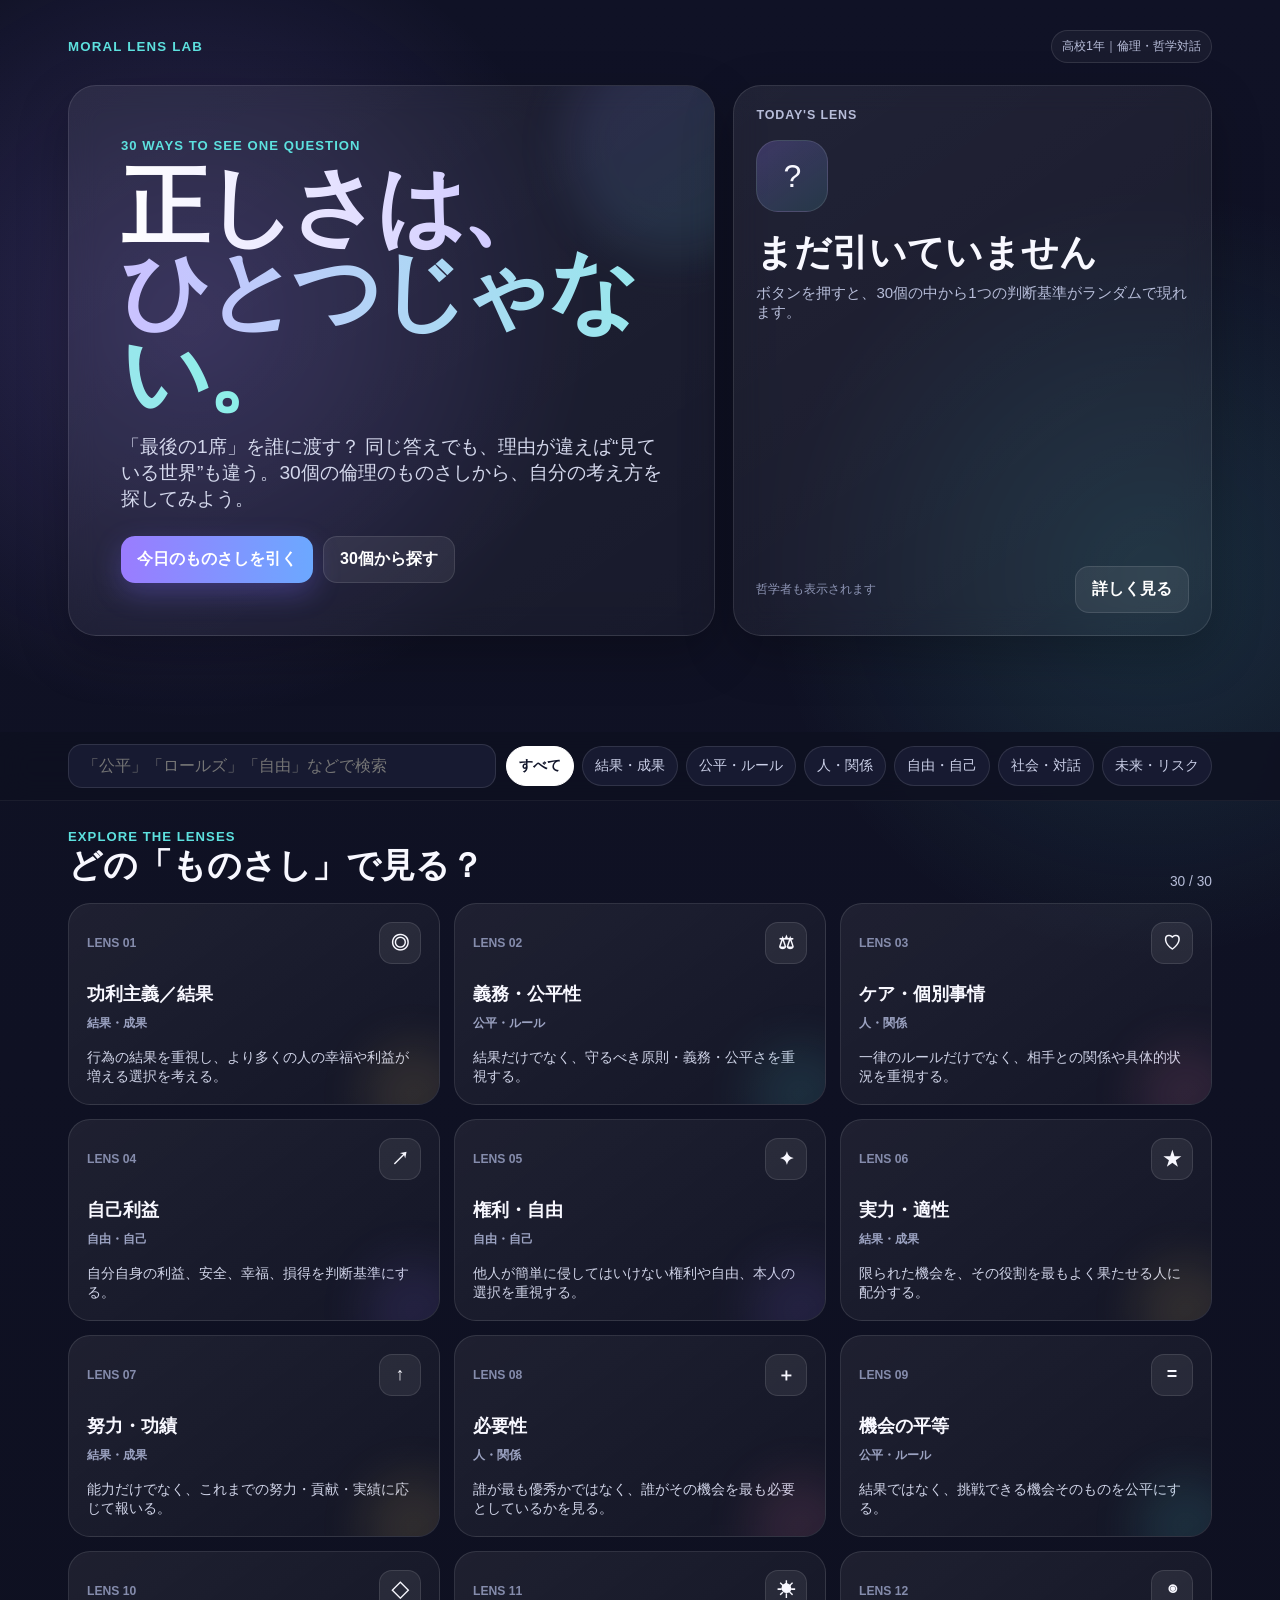
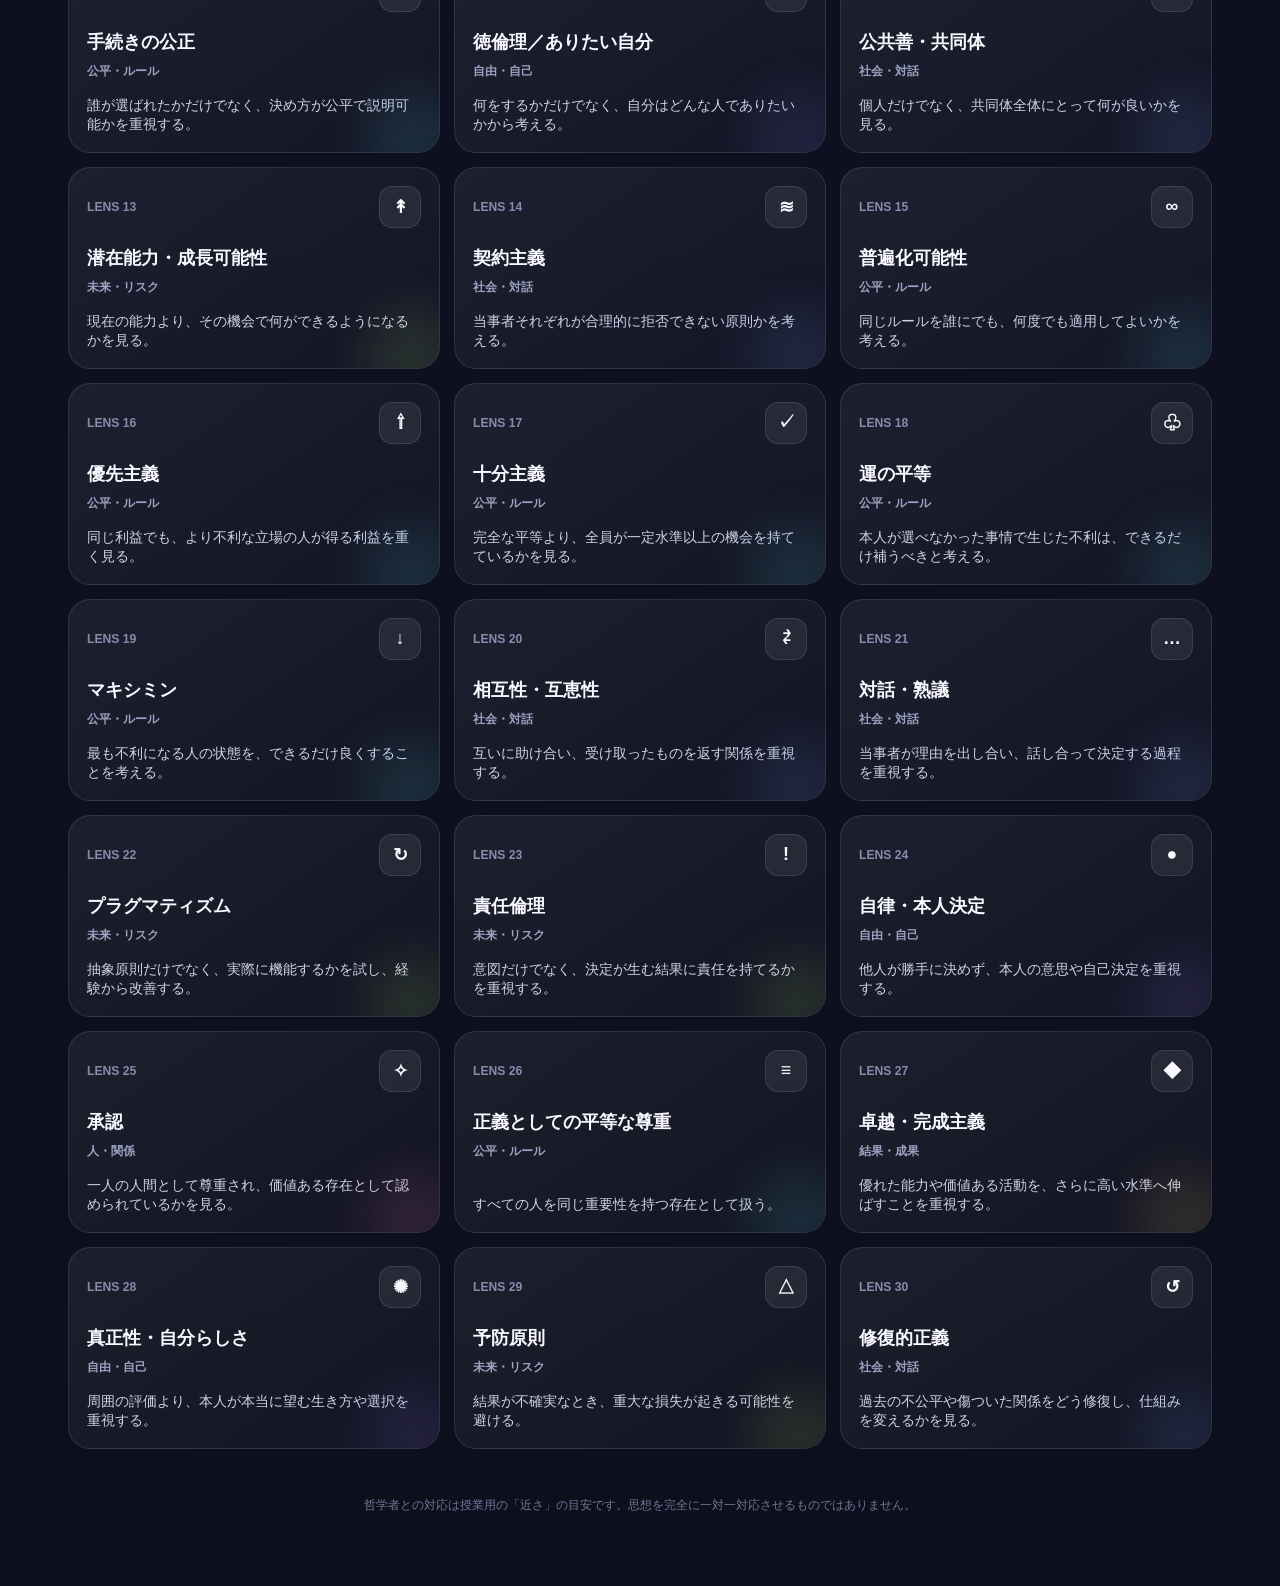
==== moral-lens-lab/index.html @ 70b73c62 "Add interactive Moral Lens Lab site" ====
<!doctype html>
<html lang="ja">
<head>
<meta charset="utf-8">
<meta name="viewport" content="width=device-width,initial-scale=1,viewport-fit=cover">
<meta name="theme-color" content="#151629">
<title>MORAL LENS LAB｜倫理のものさし30</title>
<style>
:root{
 --bg:#0e1020;--panel:#171a31;--panel2:#202440;--text:#f8f8ff;--sub:#b7bdd9;
 --purple:#9a7cff;--cyan:#5de1df;--lime:#b9f36a;--pink:#ff8ab3;--yellow:#ffd86b;
 --line:rgba(255,255,255,.11);--shadow:0 18px 50px rgba(0,0,0,.26);
}
*{box-sizing:border-box}
html{scroll-behavior:smooth}
body{margin:0;font-family:-apple-system,BlinkMacSystemFont,"Hiragino Sans","Yu Gothic",Meiryo,sans-serif;color:var(--text);background:
radial-gradient(circle at 15% 10%,rgba(154,124,255,.22),transparent 25rem),
radial-gradient(circle at 90% 18%,rgba(93,225,223,.14),transparent 24rem),
linear-gradient(180deg,#101226 0%,#0d0f1d 100%);min-height:100vh}
button,input{font:inherit}
.wrap{max-width:1180px;margin:auto;padding:0 18px 72px}
.hero{padding:30px 0 24px;position:relative}
.topline{display:flex;align-items:center;justify-content:space-between;gap:12px}
.brand{font-weight:900;letter-spacing:.09em;font-size:.83rem;color:var(--cyan)}
.badge{padding:7px 10px;border:1px solid var(--line);border-radius:999px;color:var(--sub);font-size:.78rem;background:rgba(255,255,255,.04)}
.heroGrid{display:grid;grid-template-columns:1.15fr .85fr;gap:18px;margin-top:22px;align-items:stretch}
.heroCopy,.roulette{border:1px solid var(--line);background:linear-gradient(145deg,rgba(255,255,255,.075),rgba(255,255,255,.035));backdrop-filter:blur(14px);border-radius:28px;box-shadow:var(--shadow)}
.heroCopy{padding:clamp(24px,5vw,52px);position:relative;overflow:hidden}
.heroCopy:after{content:"";position:absolute;width:220px;height:220px;border-radius:50%;background:linear-gradient(145deg,var(--purple),var(--cyan));filter:blur(25px);opacity:.12;right:-70px;top:-50px}
.eyebrow{font-size:.82rem;color:var(--cyan);font-weight:800;letter-spacing:.08em}
h1{font-size:clamp(2.45rem,8vw,5.5rem);line-height:.95;margin:12px 0 18px;letter-spacing:-.05em}
.grad{background:linear-gradient(90deg,#fff 0%,#c9c2ff 40%,#88f3e6 100%);-webkit-background-clip:text;color:transparent}
.lead{max-width:680px;color:#d4d8ec;font-size:clamp(1rem,2vw,1.2rem);margin:0}
.heroActions{display:flex;gap:10px;flex-wrap:wrap;margin-top:24px}
.primary,.ghost{border:0;border-radius:14px;padding:12px 16px;font-weight:900;cursor:pointer;transition:.18s transform,.18s background}
.primary{background:linear-gradient(90deg,var(--purple),#6ca8ff);color:#fff;box-shadow:0 10px 28px rgba(122,106,255,.3)}
.ghost{background:rgba(255,255,255,.07);border:1px solid var(--line);color:#fff}
.primary:active,.ghost:active{transform:scale(.97)}
.roulette{padding:22px;display:flex;flex-direction:column;justify-content:space-between;min-height:310px}
.rLabel{font-size:.78rem;color:var(--sub);font-weight:800;letter-spacing:.07em}
.rIcon{width:72px;height:72px;border-radius:22px;display:grid;place-items:center;font-size:2rem;background:linear-gradient(145deg,rgba(154,124,255,.24),rgba(93,225,223,.12));border:1px solid var(--line);margin:18px 0}
.rTitle{font-weight:900;font-size:clamp(1.5rem,3vw,2.3rem);line-height:1.25}
.rDesc{color:var(--sub);font-size:.94rem;margin-top:8px}
.rFoot{display:flex;align-items:center;justify-content:space-between;gap:10px;margin-top:18px}
.small{font-size:.77rem;color:#8f96b6}
.toolbar{position:sticky;top:0;z-index:20;background:rgba(14,16,32,.82);backdrop-filter:blur(16px);padding:12px 0;border-bottom:1px solid rgba(255,255,255,.06);margin:0 -18px 20px}
.toolbarIn{max-width:1180px;margin:auto;padding:0 18px;display:flex;gap:10px;align-items:center;overflow-x:auto}
.search{min-width:220px;flex:1;background:#171a31;border:1px solid var(--line);color:#fff;border-radius:14px;padding:12px 14px;outline:none}
.chips{display:flex;gap:8px;white-space:nowrap}
.chip{border:1px solid var(--line);background:#171a31;color:#cbd0e8;padding:10px 12px;border-radius:999px;cursor:pointer;font-size:.86rem}
.chip.active{background:#fff;color:#11152a;border-color:#fff;font-weight:900}
.sectionHead{display:flex;justify-content:space-between;align-items:end;gap:14px;margin:28px 0 14px}
.sectionHead h2{margin:0;font-size:clamp(1.4rem,3vw,2.1rem)}
.count{color:var(--sub);font-size:.86rem}
.grid{display:grid;grid-template-columns:repeat(3,minmax(0,1fr));gap:14px}
.card{border:1px solid var(--line);background:linear-gradient(145deg,rgba(255,255,255,.065),rgba(255,255,255,.025));border-radius:22px;padding:18px;cursor:pointer;min-height:202px;display:flex;flex-direction:column;transition:.18s transform,.18s border-color,.18s background;position:relative;overflow:hidden}
.card:hover{transform:translateY(-3px);border-color:rgba(255,255,255,.24)}
.card:after{content:"";position:absolute;width:100px;height:100px;border-radius:50%;right:-25px;bottom:-40px;background:var(--glow,#9a7cff);filter:blur(25px);opacity:.12}
.cardTop{display:flex;justify-content:space-between;align-items:center;gap:12px}
.no{font-size:.76rem;color:#858cac;font-weight:800}
.ico{width:42px;height:42px;border-radius:13px;display:grid;place-items:center;background:rgba(255,255,255,.07);border:1px solid var(--line);font-size:1.12rem;font-weight:900}
.card h3{font-size:1.13rem;line-height:1.4;margin:18px 0 8px}
.tag{font-size:.75rem;color:#9ba2c1;font-weight:800}
.quick{color:#cfd3e7;font-size:.88rem;margin:auto 0 0}
.empty{padding:48px 12px;text-align:center;color:var(--sub);display:none}
.drawer{position:fixed;inset:0;z-index:100;display:none}
.drawer.show{display:block}
.backdrop{position:absolute;inset:0;background:rgba(4,5,12,.7);backdrop-filter:blur(6px)}
.sheet{position:absolute;right:0;top:0;height:100%;width:min(560px,100%);background:#12152a;border-left:1px solid var(--line);padding:20px;overflow:auto;box-shadow:-20px 0 60px rgba(0,0,0,.35);animation:slide .22s ease-out}
@keyframes slide{from{transform:translateX(30px);opacity:0}to{transform:none;opacity:1}}
.close{margin-left:auto;display:grid;place-items:center;width:42px;height:42px;border-radius:13px;border:1px solid var(--line);background:#1c2039;color:#fff;font-size:1.2rem}
.bigIcon{width:78px;height:78px;border-radius:24px;display:grid;place-items:center;font-size:2rem;background:linear-gradient(145deg,rgba(154,124,255,.24),rgba(93,225,223,.11));border:1px solid var(--line);margin:22px 0}
.sheet h2{font-size:clamp(1.8rem,7vw,3rem);line-height:1.08;margin:0}
.meta{color:var(--cyan);font-weight:800;font-size:.82rem;margin-top:10px}
.info{margin-top:22px;padding:16px;border-radius:18px;background:#1a1e36;border:1px solid var(--line)}
.info b{font-size:.78rem;color:#9299bb;display:block;margin-bottom:7px;letter-spacing:.04em}
.info p{margin:0;color:#eef0fa}
.quote{background:linear-gradient(145deg,rgba(185,243,106,.10),rgba(93,225,223,.06));border-color:rgba(185,243,106,.2)}
.quote p{font-weight:800;font-size:1.05rem}
.tip{margin-top:18px;color:#9299bb;font-size:.82rem;line-height:1.6}
footer{padding-top:48px;text-align:center;color:#707795;font-size:.78rem}
@media(max-width:900px){.heroGrid{grid-template-columns:1fr}.roulette{min-height:250px}.grid{grid-template-columns:repeat(2,minmax(0,1fr))}}
@media(max-width:620px){.wrap{padding:0 13px 56px}.hero{padding-top:18px}.topline{align-items:flex-start}.badge{display:none}.heroCopy{border-radius:22px;padding:24px 20px}.heroActions{display:grid;grid-template-columns:1fr 1fr}.primary,.ghost{padding:12px 10px}.roulette{border-radius:22px}.toolbar{margin-left:-13px;margin-right:-13px}.toolbarIn{padding:0 13px;display:block}.search{width:100%;margin-bottom:9px}.chips{overflow-x:auto;padding-bottom:2px}.grid{grid-template-columns:1fr;gap:10px}.card{min-height:160px;border-radius:19px}.sheet{width:100%;top:auto;bottom:0;height:min(86vh,760px);border-left:0;border-top:1px solid var(--line);border-radius:24px 24px 0 0}}
</style>
</head>
<body>
<div class="wrap">
<header class="hero">
<div class="topline"><div class="brand">MORAL LENS LAB</div><div class="badge">高校1年｜倫理・哲学対話</div></div>
<div class="heroGrid">
<section class="heroCopy">
<div class="eyebrow">30 WAYS TO SEE ONE QUESTION</div>
<h1><span class="grad">正しさは、<br>ひとつじゃない。</span></h1>
<p class="lead">「最後の1席」を誰に渡す？ 同じ答えでも、理由が違えば“見ている世界”も違う。30個の倫理のものさしから、自分の考え方を探してみよう。</p>
<div class="heroActions">
<button class="primary" id="randomBtn">今日のものさしを引く</button>
<button class="ghost" onclick="document.getElementById('lenses').scrollIntoView()">30個から探す</button>
</div>
</section>
<aside class="roulette">
<div>
<div class="rLabel">TODAY'S LENS</div>
<div class="rIcon" id="rIcon">?</div>
<div class="rTitle" id="rTitle">まだ引いていません</div>
<div class="rDesc" id="rDesc">ボタンを押すと、30個の中から1つの判断基準がランダムで現れます。</div>
</div>
<div class="rFoot"><span class="small" id="rThinker">哲学者も表示されます</span><button class="ghost" id="openRandom" disabled>詳しく見る</button></div>
</aside>
</div>
</header>
</div>
<div class="toolbar"><div class="toolbarIn">
<input id="search" class="search" placeholder="「公平」「ロールズ」「自由」などで検索">
<div class="chips" id="chips"></div>
</div></div>
<main class="wrap" id="lenses">
<div class="sectionHead"><div><div class="eyebrow">EXPLORE THE LENSES</div><h2>どの「ものさし」で見る？</h2></div><div class="count" id="count"></div></div>
<div class="grid" id="grid"></div>
<div class="empty" id="empty">条件に合うものさしがありません。</div>
<footer>哲学者との対応は授業用の「近さ」の目安です。思想を完全に一対一対応させるものではありません。</footer>
</main>
<div class="drawer" id="drawer" aria-hidden="true">
<div class="backdrop" id="backdrop"></div>
<article class="sheet">
<button class="close" id="closeBtn">×</button>
<div class="bigIcon" id="dIcon"></div>
<div class="meta" id="dMeta"></div>
<h2 id="dTitle"></h2>
<div class="info"><b>このものさしの特徴</b><p id="dDesc"></p></div>
<div class="info quote"><b>「最後の1席」なら、こんなふうに言う</b><p id="dEx"></p></div>
<div class="info"><b>近い哲学者・倫理学者／思想</b><p id="dThinker"></p></div>
<div class="tip">ポイント：同じ「Aさんを選ぶ」「Bさんを選ぶ」という結論でも、どのものさしを使ったかによって理由は変わります。</div>
</article>
</div>
<script>
const DATA=[{"n":1,"t":"功利主義／結果","cat":"結果・成果","icon":"◎","d":"行為の結果を重視し、より多くの人の幸福や利益が増える選択を考える。","ex":"Aさんが参加した方がイベント全体がよくなるなら、Aさんを選んだ方がいい。","th":"ベンサム、J.S.ミル"},{"n":2,"t":"義務・公平性","cat":"公平・ルール","icon":"⚖","d":"結果だけでなく、守るべき原則・義務・公平さを重視する。","ex":"得意だからという理由だけで優先していいの？ 誰にでも公平な基準で決めるべきだ。","th":"カント、ロールズ"},{"n":3,"t":"ケア・個別事情","cat":"人・関係","icon":"♡","d":"一律のルールだけでなく、相手との関係や具体的状況を重視する。","ex":"Bさんにとって、この1席は大きな意味をもつかもしれない。その事情も考えたい。","th":"キャロル・ギリガン、ネル・ノディングズ"},{"n":4,"t":"自己利益","cat":"自由・自己","icon":"↗","d":"自分自身の利益、安全、幸福、損得を判断基準にする。","ex":"Aさんを選んだ方が成功して、自分たちの評価も上がるならAさんがいい。","th":"ホッブズ、シジウィック"},{"n":5,"t":"権利・自由","cat":"自由・自己","icon":"✦","d":"他人が簡単に侵してはいけない権利や自由、本人の選択を重視する。","ex":"得意ではないという理由だけで、Bさんが挑戦する可能性を狭めていいの？","th":"ロック、J.S.ミル、ノージック"},{"n":6,"t":"実力・適性","cat":"結果・成果","icon":"★","d":"限られた機会を、その役割を最もよく果たせる人に配分する。","ex":"1席しかないなら、その機会を一番生かせるAさんに渡した方がいい。","th":"アリストテレスの配分的正義に近い"},{"n":7,"t":"努力・功績","cat":"結果・成果","icon":"↑","d":"能力だけでなく、これまでの努力・貢献・実績に応じて報いる。","ex":"これまで一番努力して準備してきた人に、その1席を渡すべきでは？","th":"アリストテレス、デイヴィッド・ミラー"},{"n":8,"t":"必要性","cat":"人・関係","icon":"＋","d":"誰が最も優秀かではなく、誰がその機会を最も必要としているかを見る。","ex":"この経験が進路を考える大きなきっかけになるBさんの方が、この機会を必要としている。","th":"必要原理、マルクスに近い"},{"n":9,"t":"機会の平等","cat":"公平・ルール","icon":"=","d":"結果ではなく、挑戦できる機会そのものを公平にする。","ex":"Aさんがすでに何度も経験しているなら、まだ経験のないBさんにもチャンスを与えたい。","th":"ジョン・ロールズ"},{"n":10,"t":"手続きの公正","cat":"公平・ルール","icon":"◇","d":"誰が選ばれたかだけでなく、決め方が公平で説明可能かを重視する。","ex":"誰かが主観で決めるより、条件を満たした2人で抽選した方が公平では？","th":"ロールズ、ハーバーマスに近い"},{"n":11,"t":"徳倫理／ありたい自分","cat":"自由・自己","icon":"☀","d":"何をするかだけでなく、自分はどんな人でありたいかから考える。","ex":"公平で思いやりのある人なら、この状況でどう判断するだろう？","th":"アリストテレス、マッキンタイア"},{"n":12,"t":"公共善・共同体","cat":"社会・対話","icon":"◉","d":"個人だけでなく、共同体全体にとって何が良いかを見る。","ex":"参加した経験を学校のみんなに還元してくれる人を選ぶ方が、学校全体にはよいのでは？","th":"アリストテレス、サンデル、マッキンタイア"},{"n":13,"t":"潜在能力・成長可能性","cat":"未来・リスク","icon":"↟","d":"現在の能力より、その機会で何ができるようになるかを見る。","ex":"今一番できる人より、この経験で可能性が大きく広がる人を選ぶのもよいのでは？","th":"アマルティア・セン、マーサ・ヌスバウム"},{"n":14,"t":"契約主義","cat":"社会・対話","icon":"≋","d":"当事者それぞれが合理的に拒否できない原則かを考える。","ex":"AさんにもBさんにも、納得できる理由として説明できる決め方にしよう。","th":"T.M.スキャンロン"},{"n":15,"t":"普遍化可能性","cat":"公平・ルール","icon":"∞","d":"同じルールを誰にでも、何度でも適用してよいかを考える。","ex":"これから毎回『一番得意な人を選ぶ』というルールにしても、本当にいい？","th":"カント、R.M.ヘア"},{"n":16,"t":"優先主義","cat":"公平・ルール","icon":"⇧","d":"同じ利益でも、より不利な立場の人が得る利益を重く見る。","ex":"すでに多くの機会を得ているAさんより、機会の少ないBさんへの1席の方が価値が大きいのでは？","th":"デレク・パーフィット"},{"n":17,"t":"十分主義","cat":"公平・ルール","icon":"✓","d":"完全な平等より、全員が一定水準以上の機会を持てているかを見る。","ex":"Aさんはすでに十分経験している。Bさんにも最低限の経験機会が必要では？","th":"ハリー・フランクファートなど"},{"n":18,"t":"運の平等","cat":"公平・ルール","icon":"♧","d":"本人が選べなかった事情で生じた不利は、できるだけ補うべきと考える。","ex":"Bさんが能力を伸ばす機会を持てなかったのが本人のせいでないなら、考慮すべきでは？","th":"ドゥオーキン、G.A.コーエン"},{"n":19,"t":"マキシミン","cat":"公平・ルール","icon":"↓","d":"最も不利になる人の状態を、できるだけ良くすることを考える。","ex":"この1席をもらえなかったとき、より不利になるのはどちらだろう？","th":"ジョン・ロールズ"},{"n":20,"t":"相互性・互恵性","cat":"社会・対話","icon":"⇄","d":"互いに助け合い、受け取ったものを返す関係を重視する。","ex":"これまで学校に貢献してくれた人に、学校も機会を返すべきでは？","th":"ロールズの互恵性など"},{"n":21,"t":"対話・熟議","cat":"社会・対話","icon":"…","d":"当事者が理由を出し合い、話し合って決定する過程を重視する。","ex":"AかBをこちらで決める前に、本人たちも含めて話し合って決めたら？","th":"ユルゲン・ハーバーマス"},{"n":22,"t":"プラグマティズム","cat":"未来・リスク","icon":"↻","d":"抽象原則だけでなく、実際に機能するかを試し、経験から改善する。","ex":"今回はこの方法で選び、その結果を見て次回の選考方法を改善しよう。","th":"ジョン・デューイ"},{"n":23,"t":"責任倫理","cat":"未来・リスク","icon":"!","d":"意図だけでなく、決定が生む結果に責任を持てるかを重視する。","ex":"Aさんを選んでもBさんを選んでも、その結果を自分たちは説明し、引き受けられる？","th":"マックス・ウェーバー、ハンス・ヨナス"},{"n":24,"t":"自律・本人決定","cat":"自由・自己","icon":"●","d":"他人が勝手に決めず、本人の意思や自己決定を重視する。","ex":"AさんとBさん本人は、その機会をどれくらい望んでいるのだろう？","th":"カント、ビーチャム＆チルドレスなど"},{"n":25,"t":"承認","cat":"人・関係","icon":"✧","d":"一人の人間として尊重され、価値ある存在として認められているかを見る。","ex":"『君は得意じゃないから無理』と扱うことは、Bさんをどう評価していることになる？","th":"アクセル・ホネット"},{"n":26,"t":"正義としての平等な尊重","cat":"公平・ルール","icon":"≡","d":"すべての人を同じ重要性を持つ存在として扱う。","ex":"Aさんの能力だけを高く評価して、Bさんの希望を最初から軽く扱っていない？","th":"ロナルド・ドゥオーキン"},{"n":27,"t":"卓越・完成主義","cat":"結果・成果","icon":"◆","d":"優れた能力や価値ある活動を、さらに高い水準へ伸ばすことを重視する。","ex":"一番能力のあるAさんをさらに伸ばすこと自体に価値があるのでは？","th":"アリストテレス、ジョセフ・ラズ"},{"n":28,"t":"真正性・自分らしさ","cat":"自由・自己","icon":"✺","d":"周囲の評価より、本人が本当に望む生き方や選択を重視する。","ex":"上手いかどうかではなく、本人が本当にこの経験を求めているかも大切では？","th":"キルケゴール、サルトル、チャールズ・テイラー"},{"n":29,"t":"予防原則","cat":"未来・リスク","icon":"△","d":"結果が不確実なとき、重大な損失が起きる可能性を避ける。","ex":"失敗したときの影響が大きいなら、経験のあるAさんを選ぶ方が安全では？","th":"ハンス・ヨナス、リスク倫理に近い"},{"n":30,"t":"修復的正義","cat":"社会・対話","icon":"↺","d":"過去の不公平や傷ついた関係をどう修復し、仕組みを変えるかを見る。","ex":"これまで初心者が選ばれにくかったなら、今回はその仕組み自体を見直すべきでは？","th":"ハワード・ゼアなど"}];
const COLORS={"結果・成果":"#ffd86b","公平・ルール":"#5de1df","人・関係":"#ff8ab3","自由・自己":"#9a7cff","社会・対話":"#7aa7ff","未来・リスク":"#b9f36a"};
let active="すべて", current=null;
const grid=document.getElementById("grid"), chips=document.getElementById("chips"), search=document.getElementById("search");
const categories=["すべて",...new Set(DATA.map(x=>x.cat))];
categories.forEach(c=>{const b=document.createElement("button");b.className="chip"+(c==="すべて"?" active":"");b.textContent=c;b.onclick=()=>{active=c;[...chips.children].forEach(x=>x.classList.toggle("active",x.textContent===c));render()};chips.appendChild(b)});
function render(){
 const q=search.value.trim().toLowerCase();
 const list=DATA.filter(x=>(active==="すべて"||x.cat===active)&&(!q||[x.t,x.cat,x.d,x.ex,x.th].join(" ").toLowerCase().includes(q)));
 grid.innerHTML="";
 list.forEach(x=>{
  const el=document.createElement("article");el.className="card";el.style.setProperty("--glow",COLORS[x.cat]);
  el.innerHTML='<div class="cardTop"><span class="no">LENS '+String(x.n).padStart(2,"0")+'</span><span class="ico">'+x.icon+'</span></div><h3>'+x.t+'</h3><div class="tag">'+x.cat+'</div><p class="quick">'+x.d+'</p>';
  el.onclick=()=>openDrawer(x);grid.appendChild(el);
 });
 document.getElementById("count").textContent=list.length+" / 30";
 document.getElementById("empty").style.display=list.length?"none":"block";
}
search.addEventListener("input",render);
function openDrawer(x){
 current=x;document.getElementById("dIcon").textContent=x.icon;document.getElementById("dMeta").textContent="LENS "+String(x.n).padStart(2,"0")+" ｜ "+x.cat;
 document.getElementById("dTitle").textContent=x.t;document.getElementById("dDesc").textContent=x.d;document.getElementById("dEx").textContent="「"+x.ex+"」";document.getElementById("dThinker").textContent=x.th;
 const d=document.getElementById("drawer");d.classList.add("show");d.setAttribute("aria-hidden","false");document.body.style.overflow="hidden";
}
function closeDrawer(){const d=document.getElementById("drawer");d.classList.remove("show");d.setAttribute("aria-hidden","true");document.body.style.overflow=""}
document.getElementById("closeBtn").onclick=closeDrawer;document.getElementById("backdrop").onclick=closeDrawer;
document.addEventListener("keydown",e=>{if(e.key==="Escape")closeDrawer()});
document.getElementById("randomBtn").onclick=()=>{
 current=DATA[Math.floor(Math.random()*DATA.length)];
 document.getElementById("rIcon").textContent=current.icon;document.getElementById("rTitle").textContent=current.t;document.getElementById("rDesc").textContent=current.d;document.getElementById("rThinker").textContent=current.th;document.getElementById("openRandom").disabled=false;
};
document.getElementById("openRandom").onclick=()=>current&&openDrawer(current);
render();
</script>
</body></html>
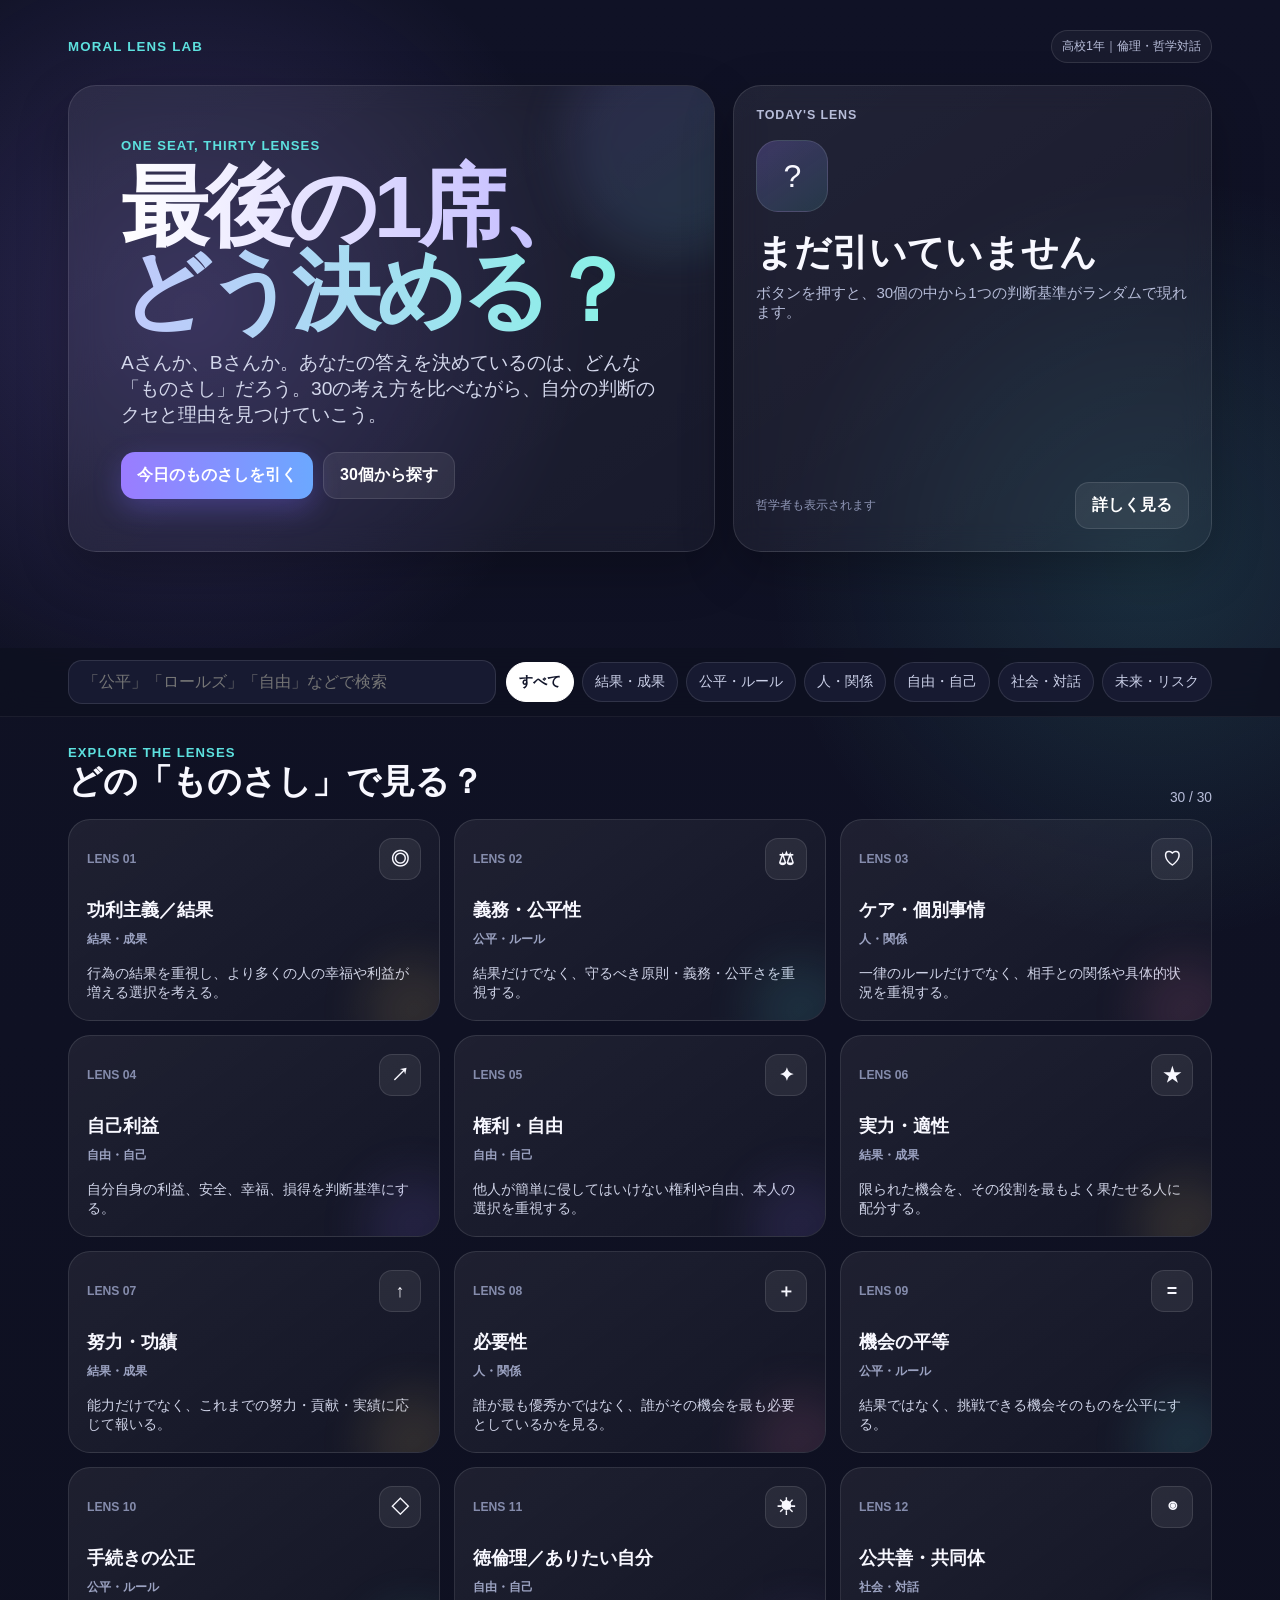
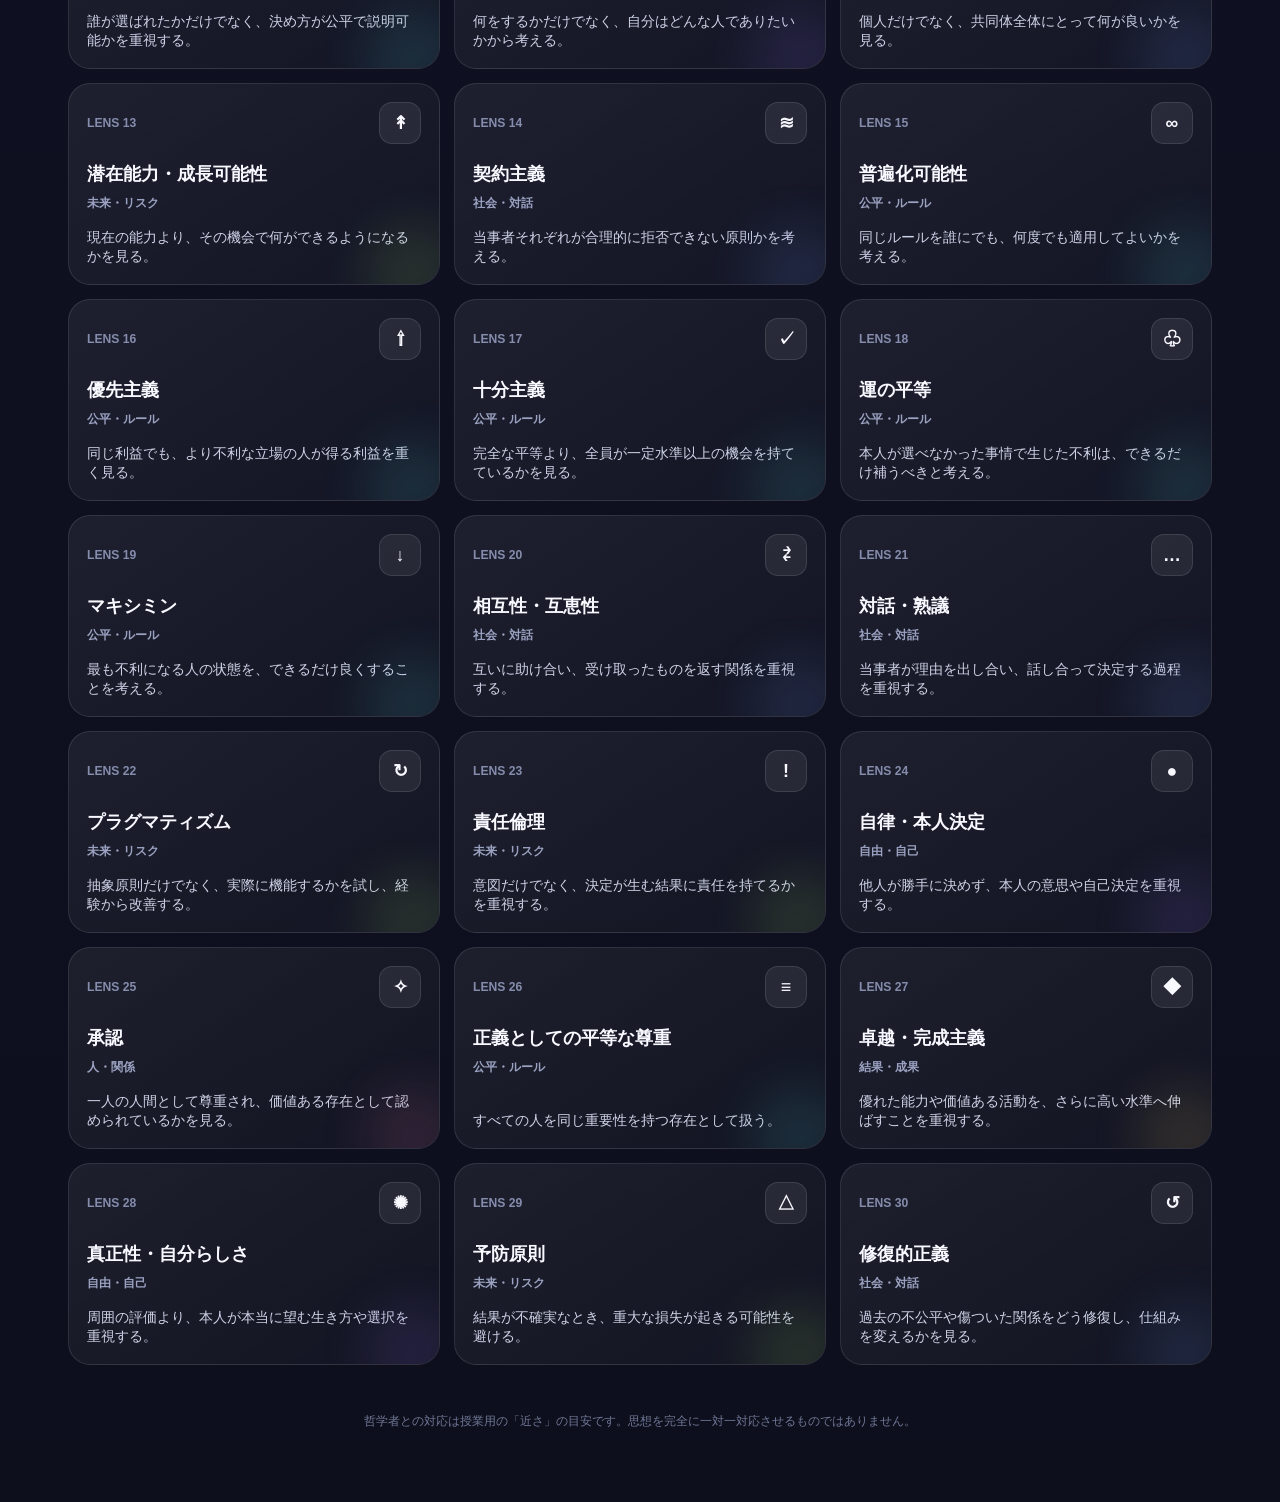
==== commit 1630cb9b: "Refine lesson-specific Moral Lens Lab title" ====
--- a/moral-lens-lab/index.html
+++ b/moral-lens-lab/index.html
@@ -4,7 +4,7 @@
 <meta charset="utf-8">
 <meta name="viewport" content="width=device-width,initial-scale=1,viewport-fit=cover">
 <meta name="theme-color" content="#151629">
-<title>MORAL LENS LAB｜倫理のものさし30</title>
+<title>最後の1席、どう決める？｜30の倫理のものさし</title>
 <style>
 :root{
  --bg:#0e1020;--panel:#171a31;--panel2:#202440;--text:#f8f8ff;--sub:#b7bdd9;
@@ -89,9 +89,9 @@
 <div class="topline"><div class="brand">MORAL LENS LAB</div><div class="badge">高校1年｜倫理・哲学対話</div></div>
 <div class="heroGrid">
 <section class="heroCopy">
-<div class="eyebrow">30 WAYS TO SEE ONE QUESTION</div>
-<h1><span class="grad">正しさは、<br>ひとつじゃない。</span></h1>
-<p class="lead">「最後の1席」を誰に渡す？ 同じ答えでも、理由が違えば“見ている世界”も違う。30個の倫理のものさしから、自分の考え方を探してみよう。</p>
+<div class="eyebrow">ONE SEAT, THIRTY LENSES</div>
+<h1><span class="grad">最後の1席、<br>どう決める？</span></h1>
+<p class="lead">Aさんか、Bさんか。あなたの答えを決めているのは、どんな「ものさし」だろう。30の考え方を比べながら、自分の判断のクセと理由を見つけていこう。</p>
 <div class="heroActions">
 <button class="primary" id="randomBtn">今日のものさしを引く</button>
 <button class="ghost" onclick="document.getElementById('lenses').scrollIntoView()">30個から探す</button>
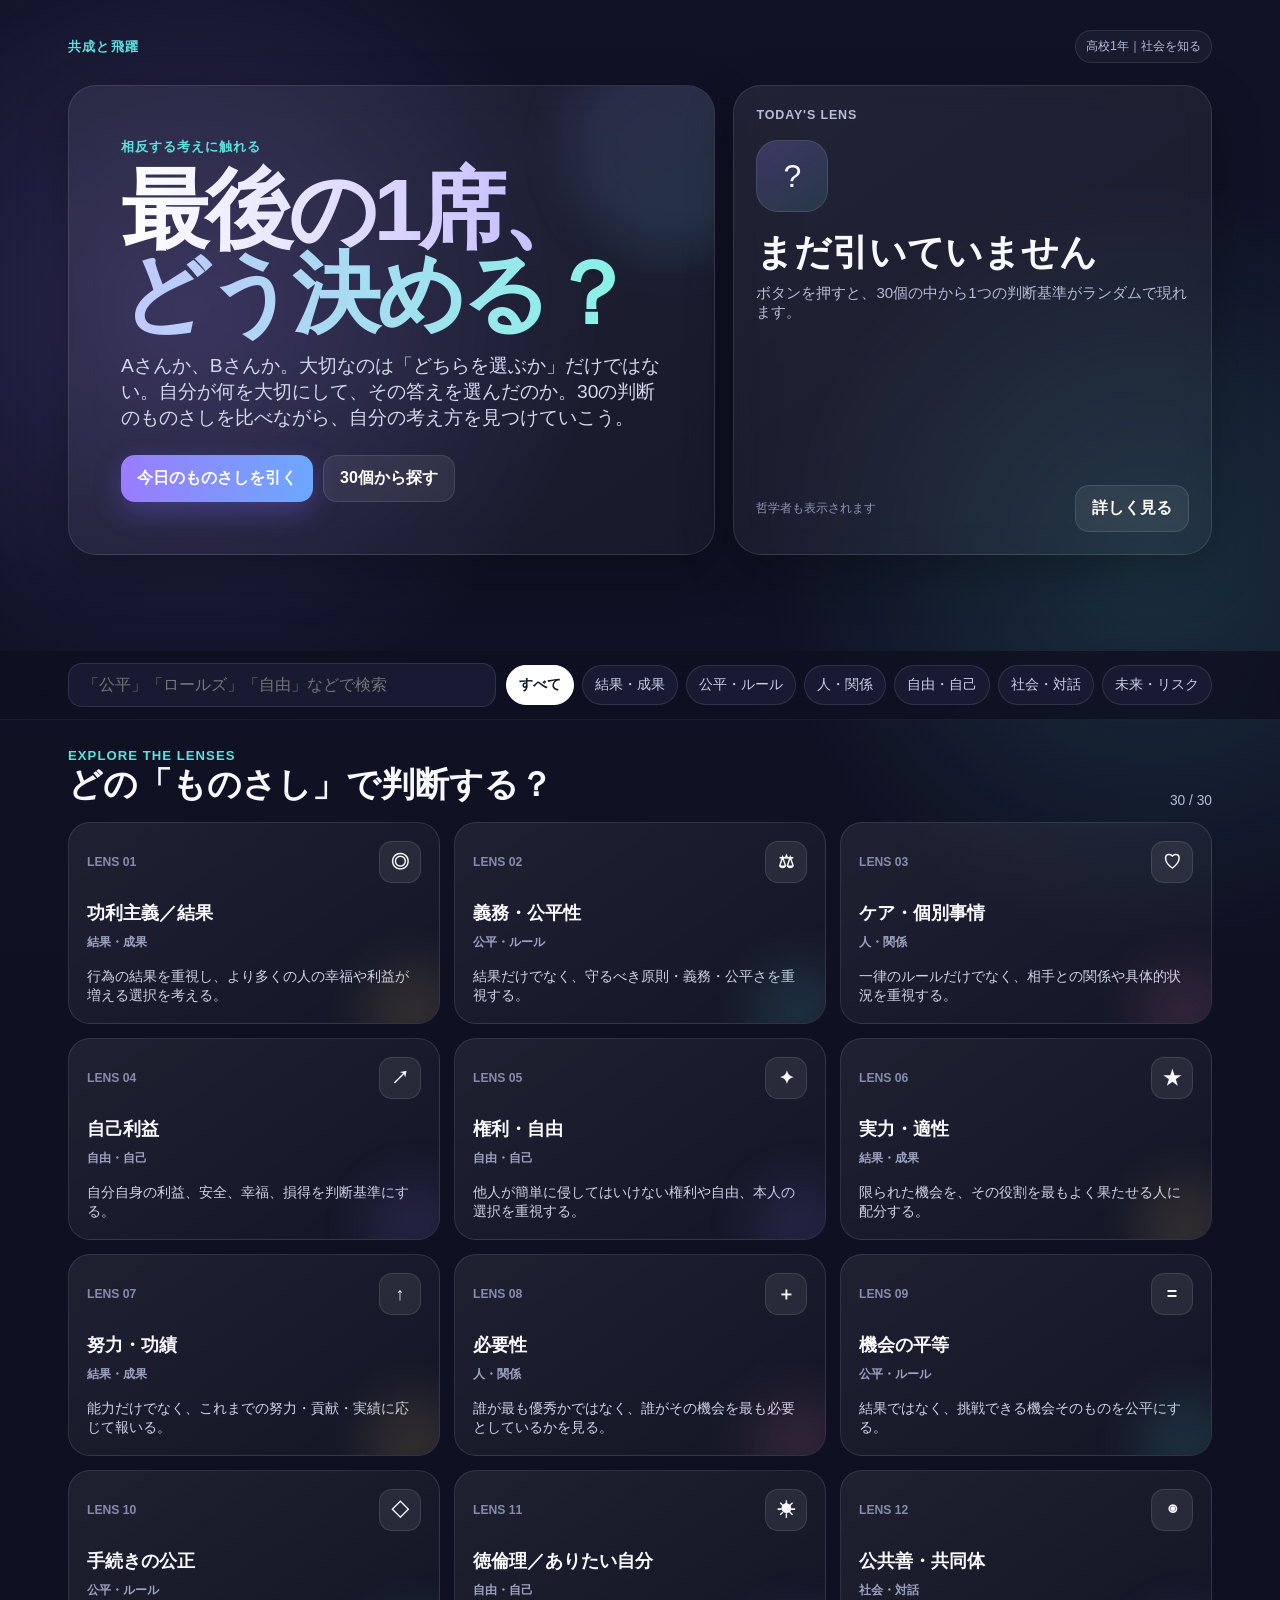
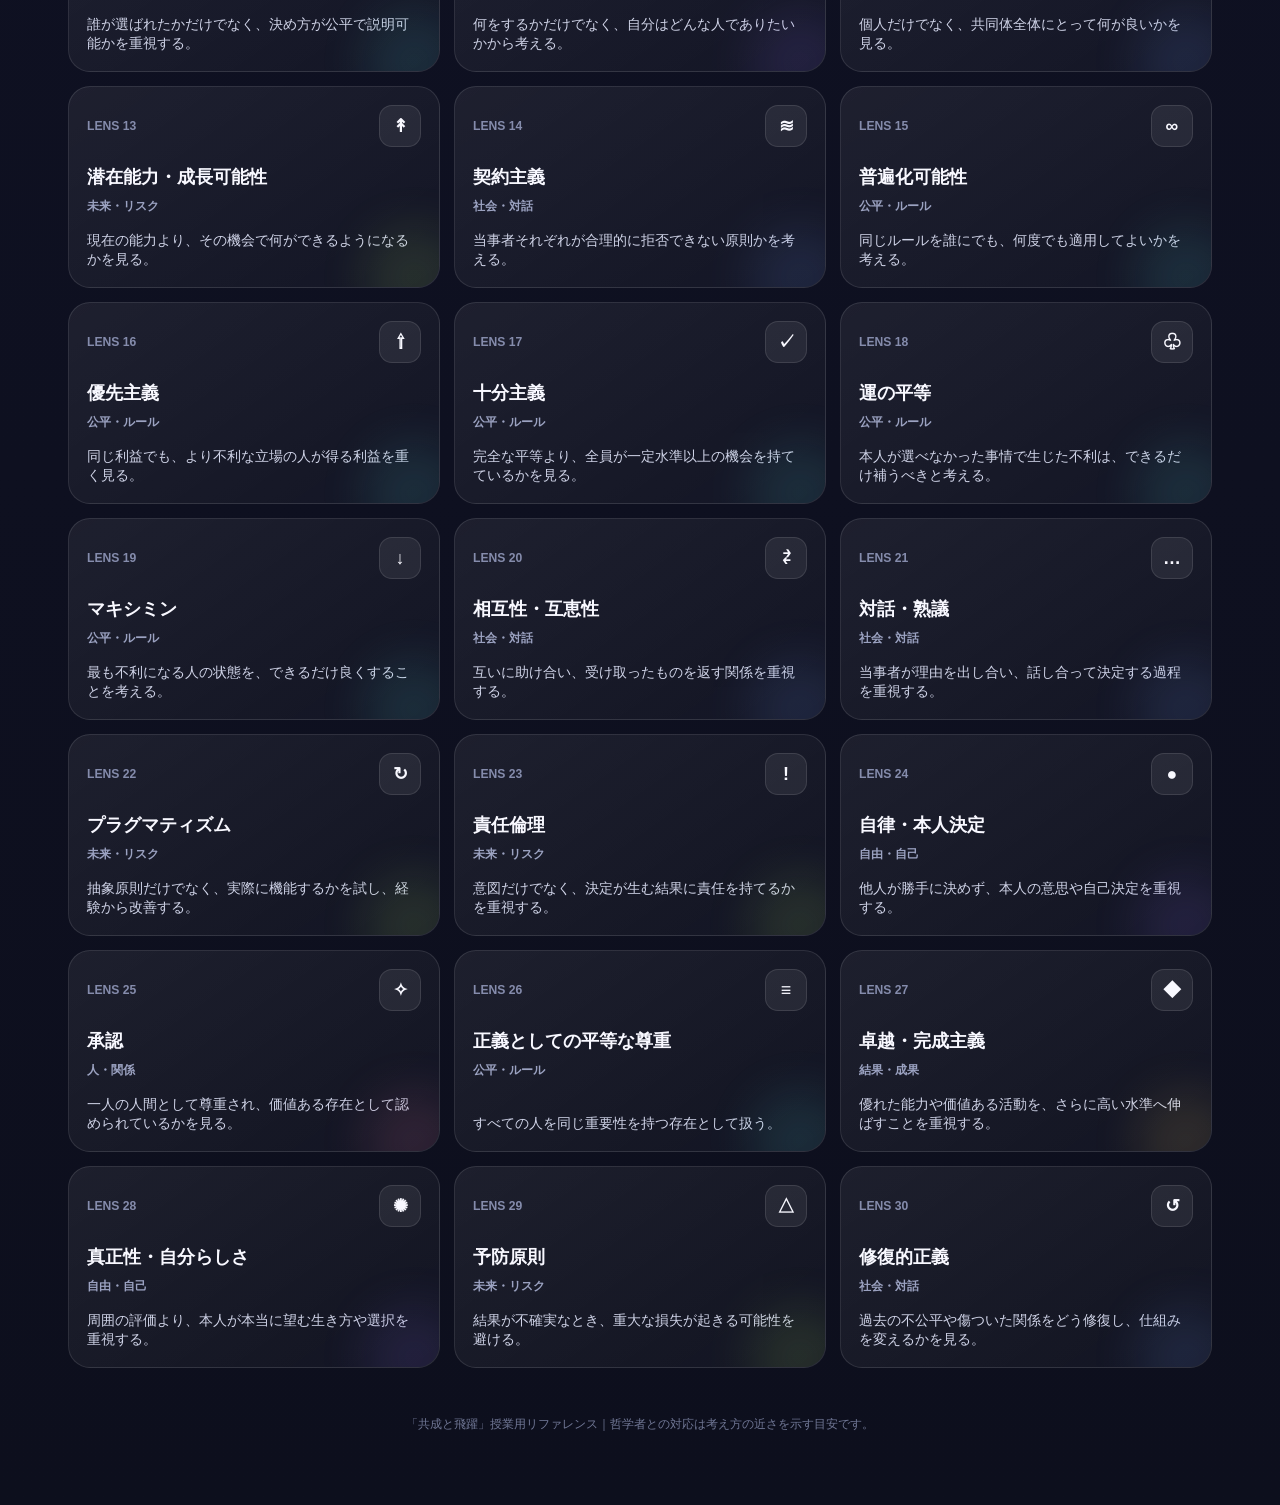
==== commit 1ee30ed4: "Align Moral Lens Lab with Kyosei to Hiyaku lesson" ====
--- a/moral-lens-lab/index.html
+++ b/moral-lens-lab/index.html
@@ -4,7 +4,7 @@
 <meta charset="utf-8">
 <meta name="viewport" content="width=device-width,initial-scale=1,viewport-fit=cover">
 <meta name="theme-color" content="#151629">
-<title>最後の1席、どう決める？｜30の倫理のものさし</title>
+<title>共成と飛躍｜最後の1席、どう決める？</title>
 <style>
 :root{
  --bg:#0e1020;--panel:#171a31;--panel2:#202440;--text:#f8f8ff;--sub:#b7bdd9;
@@ -86,12 +86,12 @@
 <body>
 <div class="wrap">
 <header class="hero">
-<div class="topline"><div class="brand">MORAL LENS LAB</div><div class="badge">高校1年｜倫理・哲学対話</div></div>
+<div class="topline"><div class="brand">共成と飛躍</div><div class="badge">高校1年｜社会を知る</div></div>
 <div class="heroGrid">
 <section class="heroCopy">
-<div class="eyebrow">ONE SEAT, THIRTY LENSES</div>
+<div class="eyebrow">相反する考えに触れる</div>
 <h1><span class="grad">最後の1席、<br>どう決める？</span></h1>
-<p class="lead">Aさんか、Bさんか。あなたの答えを決めているのは、どんな「ものさし」だろう。30の考え方を比べながら、自分の判断のクセと理由を見つけていこう。</p>
+<p class="lead">Aさんか、Bさんか。大切なのは「どちらを選ぶか」だけではない。自分が何を大切にして、その答えを選んだのか。30の判断のものさしを比べながら、自分の考え方を見つけていこう。</p>
 <div class="heroActions">
 <button class="primary" id="randomBtn">今日のものさしを引く</button>
 <button class="ghost" onclick="document.getElementById('lenses').scrollIntoView()">30個から探す</button>
@@ -114,10 +114,10 @@
 <div class="chips" id="chips"></div>
 </div></div>
 <main class="wrap" id="lenses">
-<div class="sectionHead"><div><div class="eyebrow">EXPLORE THE LENSES</div><h2>どの「ものさし」で見る？</h2></div><div class="count" id="count"></div></div>
+<div class="sectionHead"><div><div class="eyebrow">EXPLORE THE LENSES</div><h2>どの「ものさし」で判断する？</h2></div><div class="count" id="count"></div></div>
 <div class="grid" id="grid"></div>
 <div class="empty" id="empty">条件に合うものさしがありません。</div>
-<footer>哲学者との対応は授業用の「近さ」の目安です。思想を完全に一対一対応させるものではありません。</footer>
+<footer>「共成と飛躍」授業用リファレンス｜哲学者との対応は考え方の近さを示す目安です。</footer>
 </main>
 <div class="drawer" id="drawer" aria-hidden="true">
 <div class="backdrop" id="backdrop"></div>
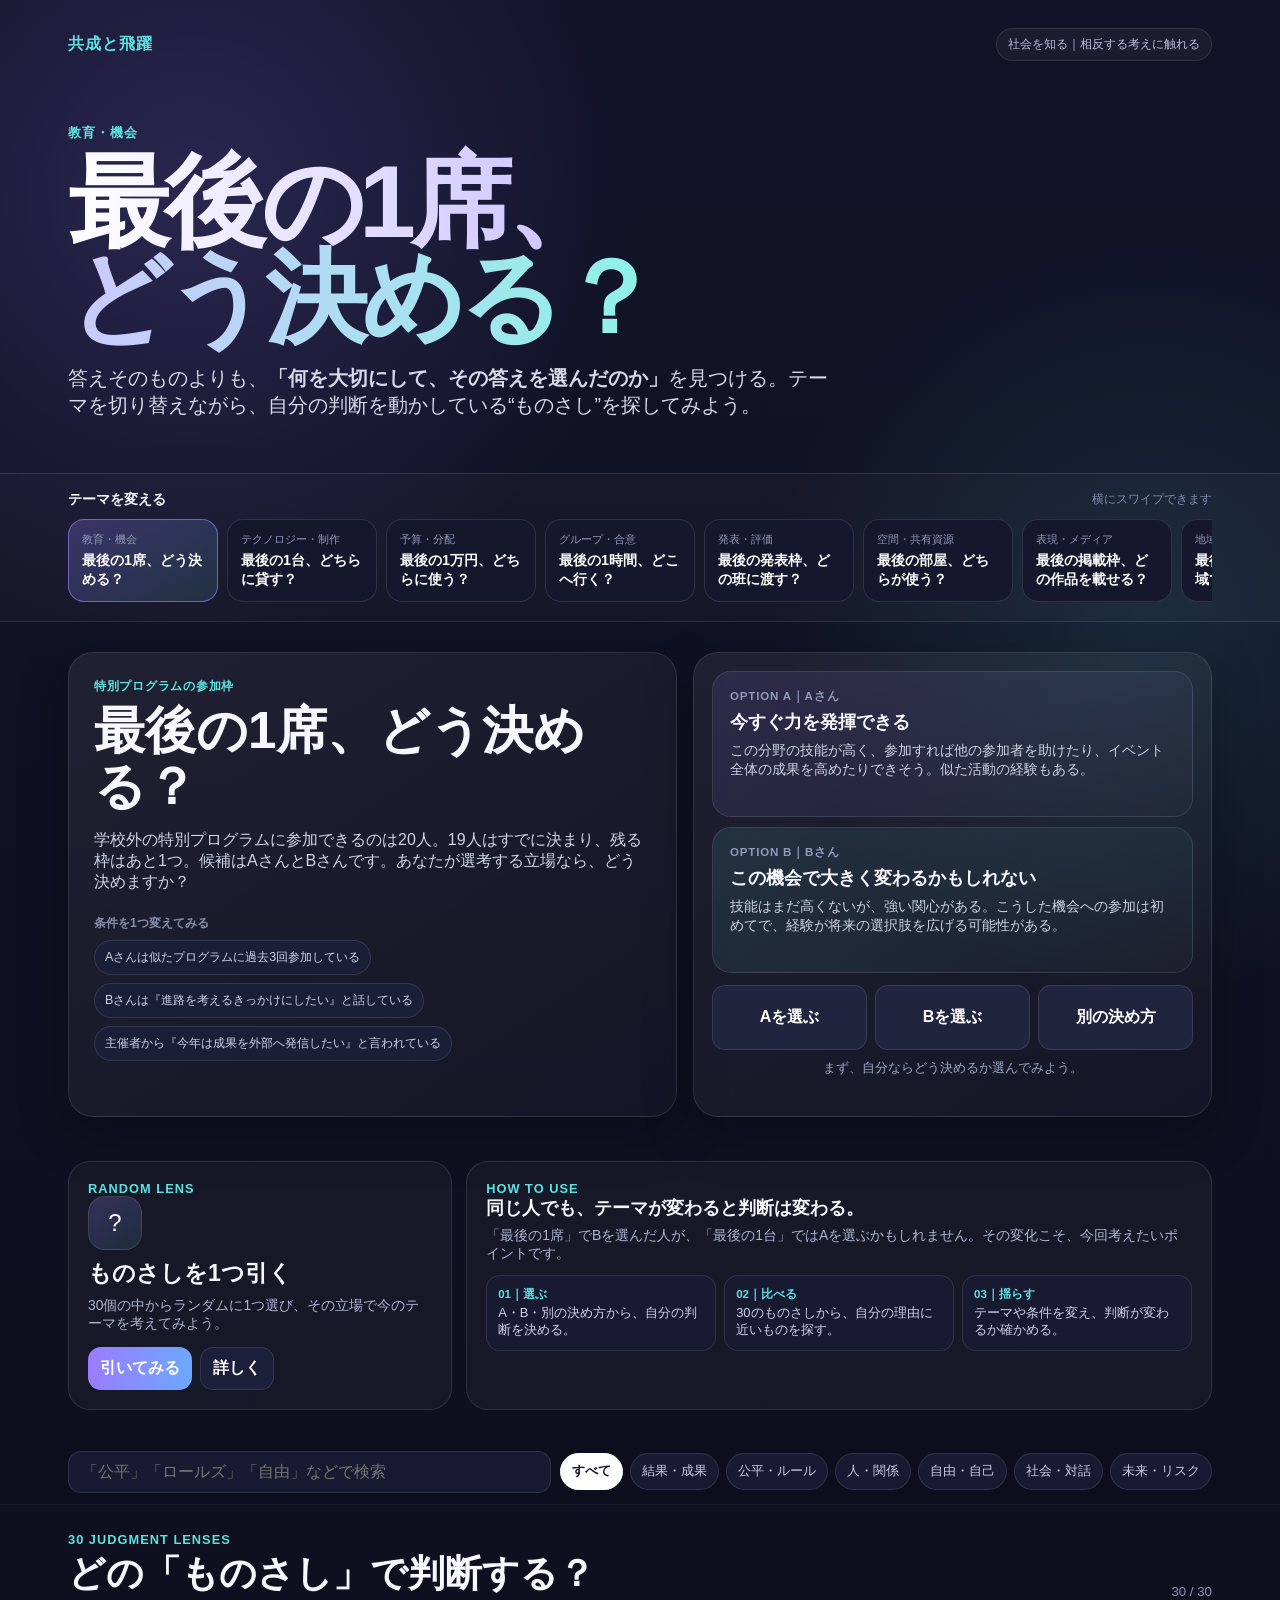
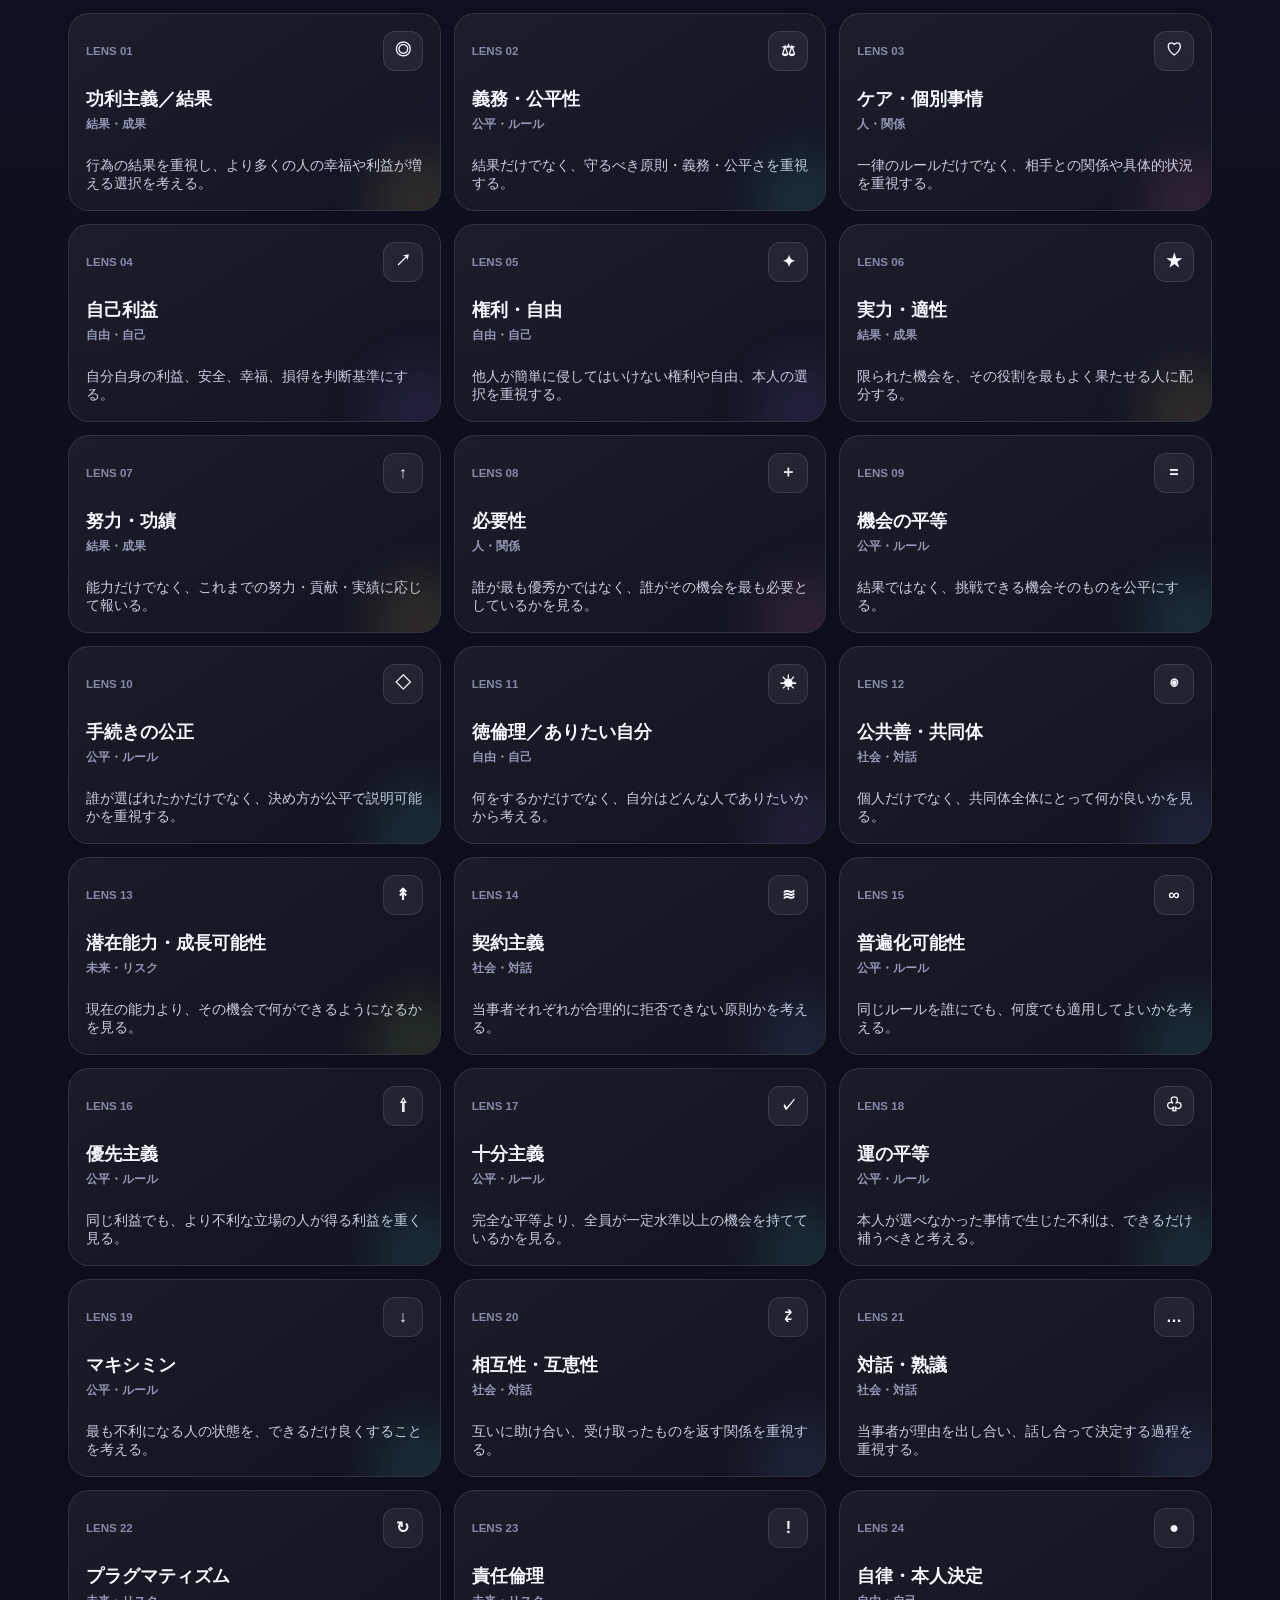
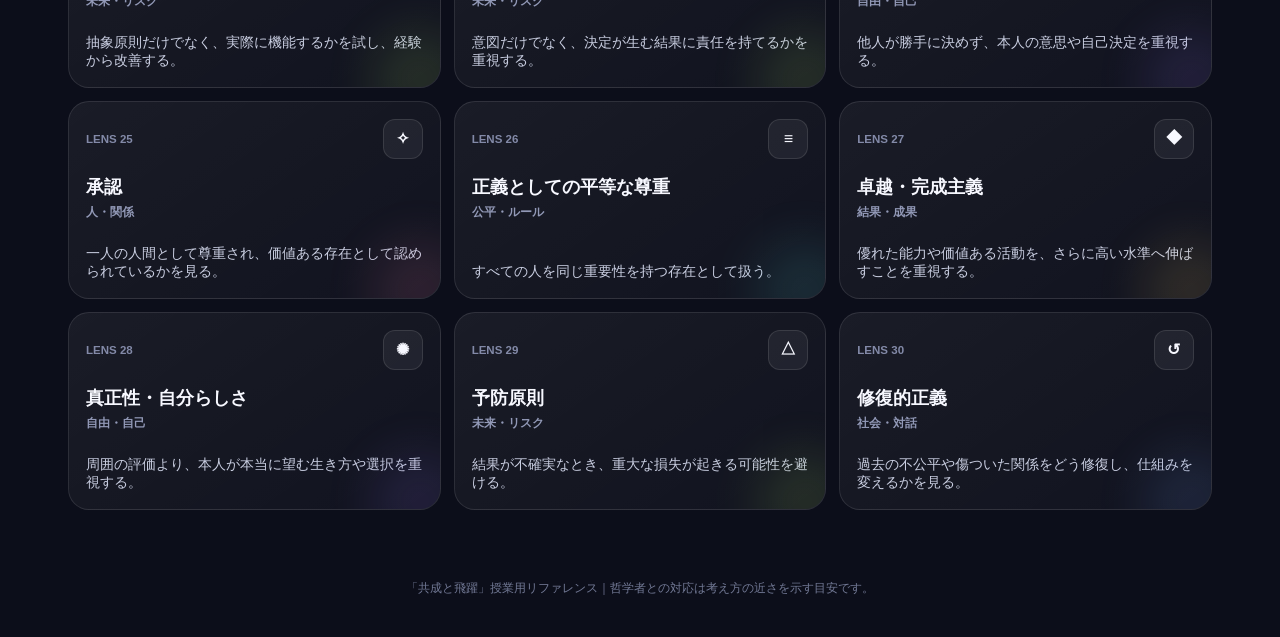
==== commit 6d975519: "Add multi-scenario lesson explorer" ====
--- a/moral-lens-lab/index.html
+++ b/moral-lens-lab/index.html
@@ -3,168 +3,134 @@
 <head>
 <meta charset="utf-8">
 <meta name="viewport" content="width=device-width,initial-scale=1,viewport-fit=cover">
-<meta name="theme-color" content="#151629">
-<title>共成と飛躍｜最後の1席、どう決める？</title>
+<meta name="theme-color" content="#101226">
+<title>共成と飛躍｜判断のものさし30</title>
 <style>
-:root{
- --bg:#0e1020;--panel:#171a31;--panel2:#202440;--text:#f8f8ff;--sub:#b7bdd9;
- --purple:#9a7cff;--cyan:#5de1df;--lime:#b9f36a;--pink:#ff8ab3;--yellow:#ffd86b;
- --line:rgba(255,255,255,.11);--shadow:0 18px 50px rgba(0,0,0,.26);
-}
-*{box-sizing:border-box}
-html{scroll-behavior:smooth}
-body{margin:0;font-family:-apple-system,BlinkMacSystemFont,"Hiragino Sans","Yu Gothic",Meiryo,sans-serif;color:var(--text);background:
-radial-gradient(circle at 15% 10%,rgba(154,124,255,.22),transparent 25rem),
-radial-gradient(circle at 90% 18%,rgba(93,225,223,.14),transparent 24rem),
-linear-gradient(180deg,#101226 0%,#0d0f1d 100%);min-height:100vh}
-button,input{font:inherit}
-.wrap{max-width:1180px;margin:auto;padding:0 18px 72px}
-.hero{padding:30px 0 24px;position:relative}
-.topline{display:flex;align-items:center;justify-content:space-between;gap:12px}
-.brand{font-weight:900;letter-spacing:.09em;font-size:.83rem;color:var(--cyan)}
-.badge{padding:7px 10px;border:1px solid var(--line);border-radius:999px;color:var(--sub);font-size:.78rem;background:rgba(255,255,255,.04)}
-.heroGrid{display:grid;grid-template-columns:1.15fr .85fr;gap:18px;margin-top:22px;align-items:stretch}
-.heroCopy,.roulette{border:1px solid var(--line);background:linear-gradient(145deg,rgba(255,255,255,.075),rgba(255,255,255,.035));backdrop-filter:blur(14px);border-radius:28px;box-shadow:var(--shadow)}
-.heroCopy{padding:clamp(24px,5vw,52px);position:relative;overflow:hidden}
-.heroCopy:after{content:"";position:absolute;width:220px;height:220px;border-radius:50%;background:linear-gradient(145deg,var(--purple),var(--cyan));filter:blur(25px);opacity:.12;right:-70px;top:-50px}
-.eyebrow{font-size:.82rem;color:var(--cyan);font-weight:800;letter-spacing:.08em}
-h1{font-size:clamp(2.45rem,8vw,5.5rem);line-height:.95;margin:12px 0 18px;letter-spacing:-.05em}
-.grad{background:linear-gradient(90deg,#fff 0%,#c9c2ff 40%,#88f3e6 100%);-webkit-background-clip:text;color:transparent}
-.lead{max-width:680px;color:#d4d8ec;font-size:clamp(1rem,2vw,1.2rem);margin:0}
-.heroActions{display:flex;gap:10px;flex-wrap:wrap;margin-top:24px}
-.primary,.ghost{border:0;border-radius:14px;padding:12px 16px;font-weight:900;cursor:pointer;transition:.18s transform,.18s background}
-.primary{background:linear-gradient(90deg,var(--purple),#6ca8ff);color:#fff;box-shadow:0 10px 28px rgba(122,106,255,.3)}
-.ghost{background:rgba(255,255,255,.07);border:1px solid var(--line);color:#fff}
-.primary:active,.ghost:active{transform:scale(.97)}
-.roulette{padding:22px;display:flex;flex-direction:column;justify-content:space-between;min-height:310px}
-.rLabel{font-size:.78rem;color:var(--sub);font-weight:800;letter-spacing:.07em}
-.rIcon{width:72px;height:72px;border-radius:22px;display:grid;place-items:center;font-size:2rem;background:linear-gradient(145deg,rgba(154,124,255,.24),rgba(93,225,223,.12));border:1px solid var(--line);margin:18px 0}
-.rTitle{font-weight:900;font-size:clamp(1.5rem,3vw,2.3rem);line-height:1.25}
-.rDesc{color:var(--sub);font-size:.94rem;margin-top:8px}
-.rFoot{display:flex;align-items:center;justify-content:space-between;gap:10px;margin-top:18px}
-.small{font-size:.77rem;color:#8f96b6}
-.toolbar{position:sticky;top:0;z-index:20;background:rgba(14,16,32,.82);backdrop-filter:blur(16px);padding:12px 0;border-bottom:1px solid rgba(255,255,255,.06);margin:0 -18px 20px}
-.toolbarIn{max-width:1180px;margin:auto;padding:0 18px;display:flex;gap:10px;align-items:center;overflow-x:auto}
-.search{min-width:220px;flex:1;background:#171a31;border:1px solid var(--line);color:#fff;border-radius:14px;padding:12px 14px;outline:none}
-.chips{display:flex;gap:8px;white-space:nowrap}
-.chip{border:1px solid var(--line);background:#171a31;color:#cbd0e8;padding:10px 12px;border-radius:999px;cursor:pointer;font-size:.86rem}
-.chip.active{background:#fff;color:#11152a;border-color:#fff;font-weight:900}
-.sectionHead{display:flex;justify-content:space-between;align-items:end;gap:14px;margin:28px 0 14px}
-.sectionHead h2{margin:0;font-size:clamp(1.4rem,3vw,2.1rem)}
-.count{color:var(--sub);font-size:.86rem}
-.grid{display:grid;grid-template-columns:repeat(3,minmax(0,1fr));gap:14px}
-.card{border:1px solid var(--line);background:linear-gradient(145deg,rgba(255,255,255,.065),rgba(255,255,255,.025));border-radius:22px;padding:18px;cursor:pointer;min-height:202px;display:flex;flex-direction:column;transition:.18s transform,.18s border-color,.18s background;position:relative;overflow:hidden}
-.card:hover{transform:translateY(-3px);border-color:rgba(255,255,255,.24)}
-.card:after{content:"";position:absolute;width:100px;height:100px;border-radius:50%;right:-25px;bottom:-40px;background:var(--glow,#9a7cff);filter:blur(25px);opacity:.12}
-.cardTop{display:flex;justify-content:space-between;align-items:center;gap:12px}
-.no{font-size:.76rem;color:#858cac;font-weight:800}
-.ico{width:42px;height:42px;border-radius:13px;display:grid;place-items:center;background:rgba(255,255,255,.07);border:1px solid var(--line);font-size:1.12rem;font-weight:900}
-.card h3{font-size:1.13rem;line-height:1.4;margin:18px 0 8px}
-.tag{font-size:.75rem;color:#9ba2c1;font-weight:800}
-.quick{color:#cfd3e7;font-size:.88rem;margin:auto 0 0}
-.empty{padding:48px 12px;text-align:center;color:var(--sub);display:none}
-.drawer{position:fixed;inset:0;z-index:100;display:none}
-.drawer.show{display:block}
-.backdrop{position:absolute;inset:0;background:rgba(4,5,12,.7);backdrop-filter:blur(6px)}
-.sheet{position:absolute;right:0;top:0;height:100%;width:min(560px,100%);background:#12152a;border-left:1px solid var(--line);padding:20px;overflow:auto;box-shadow:-20px 0 60px rgba(0,0,0,.35);animation:slide .22s ease-out}
-@keyframes slide{from{transform:translateX(30px);opacity:0}to{transform:none;opacity:1}}
-.close{margin-left:auto;display:grid;place-items:center;width:42px;height:42px;border-radius:13px;border:1px solid var(--line);background:#1c2039;color:#fff;font-size:1.2rem}
-.bigIcon{width:78px;height:78px;border-radius:24px;display:grid;place-items:center;font-size:2rem;background:linear-gradient(145deg,rgba(154,124,255,.24),rgba(93,225,223,.11));border:1px solid var(--line);margin:22px 0}
-.sheet h2{font-size:clamp(1.8rem,7vw,3rem);line-height:1.08;margin:0}
-.meta{color:var(--cyan);font-weight:800;font-size:.82rem;margin-top:10px}
-.info{margin-top:22px;padding:16px;border-radius:18px;background:#1a1e36;border:1px solid var(--line)}
-.info b{font-size:.78rem;color:#9299bb;display:block;margin-bottom:7px;letter-spacing:.04em}
-.info p{margin:0;color:#eef0fa}
-.quote{background:linear-gradient(145deg,rgba(185,243,106,.10),rgba(93,225,223,.06));border-color:rgba(185,243,106,.2)}
-.quote p{font-weight:800;font-size:1.05rem}
-.tip{margin-top:18px;color:#9299bb;font-size:.82rem;line-height:1.6}
-footer{padding-top:48px;text-align:center;color:#707795;font-size:.78rem}
-@media(max-width:900px){.heroGrid{grid-template-columns:1fr}.roulette{min-height:250px}.grid{grid-template-columns:repeat(2,minmax(0,1fr))}}
-@media(max-width:620px){.wrap{padding:0 13px 56px}.hero{padding-top:18px}.topline{align-items:flex-start}.badge{display:none}.heroCopy{border-radius:22px;padding:24px 20px}.heroActions{display:grid;grid-template-columns:1fr 1fr}.primary,.ghost{padding:12px 10px}.roulette{border-radius:22px}.toolbar{margin-left:-13px;margin-right:-13px}.toolbarIn{padding:0 13px;display:block}.search{width:100%;margin-bottom:9px}.chips{overflow-x:auto;padding-bottom:2px}.grid{grid-template-columns:1fr;gap:10px}.card{min-height:160px;border-radius:19px}.sheet{width:100%;top:auto;bottom:0;height:min(86vh,760px);border-left:0;border-top:1px solid var(--line);border-radius:24px 24px 0 0}}
+:root{--bg:#0d0f1e;--panel:#171a31;--text:#f7f8ff;--sub:#b8bed8;--purple:#9a7cff;--cyan:#5de1df;--lime:#b9f36a;--pink:#ff8ab3;--yellow:#ffd86b;--line:rgba(255,255,255,.11);--shadow:0 18px 50px rgba(0,0,0,.27)}
+*{box-sizing:border-box}html{scroll-behavior:smooth}body{margin:0;font-family:-apple-system,BlinkMacSystemFont,"Hiragino Sans","Yu Gothic",Meiryo,sans-serif;color:var(--text);background:radial-gradient(circle at 15% 5%,rgba(154,124,255,.19),transparent 28rem),radial-gradient(circle at 90% 16%,rgba(93,225,223,.11),transparent 24rem),linear-gradient(180deg,#111328,#0c0e1a 65%);min-height:100vh}button,input{font:inherit}.wrap{max-width:1180px;margin:auto;padding:0 18px}.hero{padding:28px 0 20px}.topline{display:flex;align-items:center;justify-content:space-between;gap:12px}.brand{font-weight:900;letter-spacing:.06em;color:var(--cyan)}.badge{border:1px solid var(--line);border-radius:999px;padding:7px 11px;color:var(--sub);font-size:.78rem;background:rgba(255,255,255,.04)}
+.heroMain{padding:clamp(28px,6vw,64px) 0 34px;max-width:920px}.eyebrow{font-size:.8rem;color:var(--cyan);font-weight:900;letter-spacing:.08em}.hero h1{font-size:clamp(2.7rem,8.5vw,6.4rem);line-height:.94;letter-spacing:-.055em;margin:12px 0 18px}.grad{background:linear-gradient(90deg,#fff 0%,#cfc6ff 44%,#8ef3e6 100%);-webkit-background-clip:text;color:transparent}.lead{font-size:clamp(1rem,2.3vw,1.22rem);max-width:760px;color:#d5d9ea;margin:0}
+.themeBand{border-top:1px solid var(--line);border-bottom:1px solid var(--line);background:rgba(255,255,255,.025);padding:16px 0}.themeHead{display:flex;justify-content:space-between;align-items:center;gap:12px;margin-bottom:10px}.themeTitle{font-weight:900;font-size:.9rem}.themeHint{font-size:.78rem;color:#838aa8}.themes{display:flex;gap:9px;overflow-x:auto;padding-bottom:3px;scrollbar-width:none}.themes::-webkit-scrollbar{display:none}.themeBtn{min-width:150px;text-align:left;border:1px solid var(--line);background:#15182d;color:#fff;border-radius:16px;padding:12px 13px;cursor:pointer}.themeBtn.active{background:linear-gradient(135deg,rgba(154,124,255,.26),rgba(93,225,223,.12));border-color:rgba(154,124,255,.65)}.themeBtn small{display:block;color:#8f96b4;font-size:.69rem;margin-bottom:4px}.themeBtn b{font-size:.89rem;line-height:1.35}
+.scenario{padding:30px 0 22px}.scenarioGrid{display:grid;grid-template-columns:1.08fr .92fr;gap:16px}.sceneIntro,.choicePanel{background:linear-gradient(145deg,rgba(255,255,255,.065),rgba(255,255,255,.025));border:1px solid var(--line);border-radius:25px;box-shadow:var(--shadow)}.sceneIntro{padding:25px}.sceneKicker{font-size:.78rem;color:var(--cyan);font-weight:900;letter-spacing:.06em}.sceneIntro h2{font-size:clamp(1.8rem,4vw,3.25rem);line-height:1.1;margin:8px 0 14px}.sceneIntro>p{color:#cfd4e8;margin:0}.twistTitle{font-size:.76rem;color:#888fad;margin:22px 0 8px;font-weight:800}.twists{display:flex;gap:8px;flex-wrap:wrap}.twist{border:1px solid var(--line);background:#1a1e37;color:#cfd4e8;border-radius:999px;padding:8px 10px;font-size:.78rem;cursor:pointer}.twist.active{background:#fff;color:#11152a;border-color:#fff}.twistNote{margin-top:10px;color:var(--yellow);font-size:.85rem;min-height:1.5em}
+.choicePanel{padding:18px;display:grid;gap:10px}.choiceCard{border:1px solid var(--line);border-radius:19px;padding:17px;background:#15182d}.choiceCard.a{background:linear-gradient(145deg,rgba(154,124,255,.12),rgba(255,255,255,.025))}.choiceCard.b{background:linear-gradient(145deg,rgba(93,225,223,.10),rgba(255,255,255,.025))}.choiceLabel{font-size:.72rem;font-weight:900;letter-spacing:.07em;color:#9299b9}.choiceCard h3{margin:5px 0 7px;font-size:1.14rem}.choiceCard p{margin:0;color:#cdd2e5;font-size:.89rem}.decision{display:grid;grid-template-columns:1fr 1fr 1fr;gap:8px;margin-top:2px}.decision button{border:1px solid var(--line);border-radius:13px;padding:11px 7px;background:#20243e;color:#fff;font-weight:900;cursor:pointer}.decision button.selected{background:#fff;color:#11152a}.decisionMsg{text-align:center;color:#9ca3c2;font-size:.8rem;min-height:1.4em}
+.toolArea{padding:22px 0 8px}.labGrid{display:grid;grid-template-columns:.68fr 1.32fr;gap:14px}.randomBox,.guideBox{border:1px solid var(--line);background:rgba(255,255,255,.035);border-radius:22px;padding:19px}.randomBox .big{font-size:1.45rem;font-weight:900;margin:8px 0}.randomIcon{width:54px;height:54px;border-radius:17px;background:linear-gradient(145deg,rgba(154,124,255,.24),rgba(93,225,223,.10));display:grid;place-items:center;font-size:1.5rem;border:1px solid var(--line)}.randomBox p,.guideBox p{color:#aeb5d1;font-size:.87rem;margin:6px 0 0}.actions{display:flex;gap:8px;margin-top:14px}.primary,.ghost{border:1px solid var(--line);border-radius:13px;padding:10px 12px;font-weight:900;cursor:pointer}.primary{background:linear-gradient(90deg,var(--purple),#6ca8ff);color:#fff;border:0}.ghost{background:#1b1f39;color:#fff}.guideBox strong{display:block;font-size:1.1rem;margin-bottom:7px}.guideSteps{display:grid;grid-template-columns:repeat(3,1fr);gap:8px;margin-top:12px}.step{background:#171a31;border:1px solid var(--line);border-radius:14px;padding:11px;font-size:.81rem;color:#cdd2e6}.step b{display:block;color:var(--cyan);font-size:.72rem;margin-bottom:3px}
+.toolbar{position:sticky;top:0;z-index:30;background:rgba(13,15,30,.85);backdrop-filter:blur(16px);border-bottom:1px solid rgba(255,255,255,.06);padding:11px 0;margin-top:22px}.toolbarIn{max-width:1180px;margin:auto;padding:0 18px;display:flex;gap:9px;align-items:center}.search{min-width:220px;flex:1;background:#171a31;border:1px solid var(--line);color:#fff;border-radius:13px;padding:11px 13px;outline:none}.chips{display:flex;gap:7px;overflow-x:auto;white-space:nowrap}.chip{border:1px solid var(--line);background:#171a31;color:#c7cce2;padding:9px 11px;border-radius:999px;cursor:pointer;font-size:.8rem}.chip.active{background:#fff;color:#11152a;border-color:#fff;font-weight:900}
+.lenses{padding:27px 0 70px}.sectionHead{display:flex;justify-content:space-between;align-items:end;gap:12px;margin-bottom:14px}.sectionHead h2{font-size:clamp(1.5rem,3vw,2.3rem);margin:3px 0 0}.count{color:#8c93b1;font-size:.83rem}.grid{display:grid;grid-template-columns:repeat(3,minmax(0,1fr));gap:13px}.card{border:1px solid var(--line);background:linear-gradient(145deg,rgba(255,255,255,.06),rgba(255,255,255,.022));border-radius:21px;padding:17px;min-height:198px;cursor:pointer;display:flex;flex-direction:column;position:relative;overflow:hidden;transition:.18s transform,.18s border-color}.card:hover{transform:translateY(-3px);border-color:rgba(255,255,255,.25)}.card:after{content:"";position:absolute;width:100px;height:100px;border-radius:50%;right:-30px;bottom:-42px;background:var(--glow);filter:blur(25px);opacity:.12}.cardTop{display:flex;justify-content:space-between;align-items:center}.no{font-size:.72rem;color:#838aa8;font-weight:900}.ico{width:40px;height:40px;border:1px solid var(--line);border-radius:12px;display:grid;place-items:center;background:rgba(255,255,255,.06);font-weight:900}.card h3{font-size:1.1rem;margin:16px 0 6px}.tag{font-size:.72rem;color:#9299b7;font-weight:800}.quick{margin:auto 0 0;color:#c9cee1;font-size:.86rem}.empty{display:none;text-align:center;padding:45px;color:#939ab8}
+.drawer{position:fixed;inset:0;z-index:100;display:none}.drawer.show{display:block}.backdrop{position:absolute;inset:0;background:rgba(3,4,11,.73);backdrop-filter:blur(6px)}.sheet{position:absolute;right:0;top:0;height:100%;width:min(570px,100%);background:#12152a;border-left:1px solid var(--line);padding:20px;overflow:auto;box-shadow:-22px 0 60px rgba(0,0,0,.38);animation:slide .2s ease-out}@keyframes slide{from{transform:translateX(35px);opacity:.4}to{transform:none;opacity:1}}.close{margin-left:auto;width:42px;height:42px;border:1px solid var(--line);border-radius:13px;background:#1c2039;color:#fff;font-size:1.2rem}.bigIcon{width:76px;height:76px;border-radius:23px;display:grid;place-items:center;font-size:2rem;background:linear-gradient(145deg,rgba(154,124,255,.24),rgba(93,225,223,.11));border:1px solid var(--line);margin:20px 0}.sheet h2{font-size:clamp(1.8rem,7vw,3rem);line-height:1.08;margin:0}.meta{color:var(--cyan);font-weight:900;font-size:.8rem;margin-bottom:8px}.info{margin-top:18px;padding:15px;border-radius:17px;background:#1a1e36;border:1px solid var(--line)}.info b{display:block;color:#9199b9;font-size:.76rem;margin-bottom:6px}.info p{margin:0;color:#eef0fa}.quote{background:linear-gradient(145deg,rgba(185,243,106,.10),rgba(93,225,223,.055));border-color:rgba(185,243,106,.2)}.quote p{font-weight:800;font-size:1.03rem}.tip{margin-top:17px;color:#8f96b4;font-size:.8rem}footer{text-align:center;color:#727995;font-size:.76rem;padding:0 0 40px}
+@media(max-width:900px){.scenarioGrid,.labGrid{grid-template-columns:1fr}.grid{grid-template-columns:repeat(2,minmax(0,1fr))}.guideSteps{grid-template-columns:1fr 1fr 1fr}}
+@media(max-width:650px){.wrap{padding:0 13px}.hero{padding-top:18px}.badge{display:none}.heroMain{padding-top:34px}.themeBand .wrap{padding-right:0}.themes{padding-right:13px}.themeBtn{min-width:142px}.scenario{padding-top:20px}.sceneIntro,.choicePanel{border-radius:21px}.decision{grid-template-columns:1fr 1fr 1fr}.toolArea{padding-top:12px}.guideSteps{grid-template-columns:1fr}.toolbarIn{padding:0 13px;display:block}.search{width:100%;margin-bottom:8px}.chips{padding-bottom:2px}.grid{grid-template-columns:1fr;gap:9px}.card{min-height:158px;border-radius:18px}.sheet{top:auto;bottom:0;height:min(87vh,780px);width:100%;border-left:0;border-top:1px solid var(--line);border-radius:23px 23px 0 0}}
 </style>
 </head>
 <body>
-<div class="wrap">
-<header class="hero">
-<div class="topline"><div class="brand">共成と飛躍</div><div class="badge">高校1年｜社会を知る</div></div>
-<div class="heroGrid">
-<section class="heroCopy">
-<div class="eyebrow">相反する考えに触れる</div>
-<h1><span class="grad">最後の1席、<br>どう決める？</span></h1>
-<p class="lead">Aさんか、Bさんか。大切なのは「どちらを選ぶか」だけではない。自分が何を大切にして、その答えを選んだのか。30の判断のものさしを比べながら、自分の考え方を見つけていこう。</p>
-<div class="heroActions">
-<button class="primary" id="randomBtn">今日のものさしを引く</button>
-<button class="ghost" onclick="document.getElementById('lenses').scrollIntoView()">30個から探す</button>
-</div>
-</section>
-<aside class="roulette">
-<div>
-<div class="rLabel">TODAY'S LENS</div>
-<div class="rIcon" id="rIcon">?</div>
-<div class="rTitle" id="rTitle">まだ引いていません</div>
-<div class="rDesc" id="rDesc">ボタンを押すと、30個の中から1つの判断基準がランダムで現れます。</div>
-</div>
-<div class="rFoot"><span class="small" id="rThinker">哲学者も表示されます</span><button class="ghost" id="openRandom" disabled>詳しく見る</button></div>
+<header class="hero"><div class="wrap">
+<div class="topline"><div class="brand">共成と飛躍</div><div class="badge">社会を知る｜相反する考えに触れる</div></div>
+<div class="heroMain"><div class="eyebrow" id="heroField">教育・機会</div><h1><span class="grad" id="heroTitle">最後の1席、<br>どう決める？</span></h1><p class="lead">答えそのものよりも、<b>「何を大切にして、その答えを選んだのか」</b>を見つける。テーマを切り替えながら、自分の判断を動かしている“ものさし”を探してみよう。</p></div>
+</div></header>
+<section class="themeBand"><div class="wrap"><div class="themeHead"><div class="themeTitle">テーマを変える</div><div class="themeHint">横にスワイプできます</div></div><div class="themes" id="themes"></div></div></section>
+<main>
+<section class="scenario"><div class="wrap"><div class="scenarioGrid">
+<article class="sceneIntro"><div class="sceneKicker" id="sceneKicker"></div><h2 id="sceneTitle"></h2><p id="sceneIntro"></p><div class="twistTitle">条件を1つ変えてみる</div><div class="twists" id="twists"></div><div class="twistNote" id="twistNote"></div></article>
+<aside class="choicePanel">
+<div class="choiceCard a"><div class="choiceLabel" id="aLabel">OPTION A</div><h3 id="aTitle"></h3><p id="aText"></p></div>
+<div class="choiceCard b"><div class="choiceLabel" id="bLabel">OPTION B</div><h3 id="bTitle"></h3><p id="bText"></p></div>
+<div class="decision"><button id="chooseA">Aを選ぶ</button><button id="chooseB">Bを選ぶ</button><button id="chooseOther">別の決め方</button></div><div class="decisionMsg" id="decisionMsg">まず、自分ならどう決めるか選んでみよう。</div>
 </aside>
-</div>
-</header>
-</div>
-<div class="toolbar"><div class="toolbarIn">
-<input id="search" class="search" placeholder="「公平」「ロールズ」「自由」などで検索">
-<div class="chips" id="chips"></div>
-</div></div>
-<main class="wrap" id="lenses">
-<div class="sectionHead"><div><div class="eyebrow">EXPLORE THE LENSES</div><h2>どの「ものさし」で判断する？</h2></div><div class="count" id="count"></div></div>
-<div class="grid" id="grid"></div>
-<div class="empty" id="empty">条件に合うものさしがありません。</div>
+</div></div></section>
+<section class="toolArea"><div class="wrap"><div class="labGrid">
+<div class="randomBox"><div class="eyebrow">RANDOM LENS</div><div class="randomIcon" id="rIcon">?</div><div class="big" id="rTitle">ものさしを1つ引く</div><p id="rDesc">30個の中からランダムに1つ選び、その立場で今のテーマを考えてみよう。</p><div class="actions"><button class="primary" id="randomBtn">引いてみる</button><button class="ghost" id="openRandom" disabled>詳しく</button></div></div>
+<div class="guideBox"><div class="eyebrow">HOW TO USE</div><strong>同じ人でも、テーマが変わると判断は変わる。</strong><p>「最後の1席」でBを選んだ人が、「最後の1台」ではAを選ぶかもしれません。その変化こそ、今回考えたいポイントです。</p><div class="guideSteps"><div class="step"><b>01｜選ぶ</b>A・B・別の決め方から、自分の判断を決める。</div><div class="step"><b>02｜比べる</b>30のものさしから、自分の理由に近いものを探す。</div><div class="step"><b>03｜揺らす</b>テーマや条件を変え、判断が変わるか確かめる。</div></div></div>
+</div></div></section>
+<div class="toolbar"><div class="toolbarIn"><input id="search" class="search" placeholder="「公平」「ロールズ」「自由」などで検索"><div class="chips" id="chips"></div></div></div>
+<section class="lenses"><div class="wrap"><div class="sectionHead"><div><div class="eyebrow">30 JUDGMENT LENSES</div><h2>どの「ものさし」で判断する？</h2></div><div class="count" id="count"></div></div><div class="grid" id="grid"></div><div class="empty" id="empty">条件に合うものさしがありません。</div></div></section>
+</main>
+<div class="drawer" id="drawer"><div class="backdrop" id="backdrop"></div><article class="sheet"><button class="close" id="closeBtn">×</button><div class="bigIcon" id="dIcon"></div><div class="meta" id="dMeta"></div><h2 id="dTitle"></h2><div class="info"><b>このものさしの特徴</b><p id="dDesc"></p></div><div class="info quote"><b id="exampleLabel">このテーマなら、こんなふうに言う</b><p id="dEx"></p></div><div class="info"><b>近い哲学者・倫理学者／思想</b><p id="dThinker"></p></div><div class="tip">同じ結論でも、理由が違えば使っている「ものさし」は違います。</div></article></div>
 <footer>「共成と飛躍」授業用リファレンス｜哲学者との対応は考え方の近さを示す目安です。</footer>
-</main>
-<div class="drawer" id="drawer" aria-hidden="true">
-<div class="backdrop" id="backdrop"></div>
-<article class="sheet">
-<button class="close" id="closeBtn">×</button>
-<div class="bigIcon" id="dIcon"></div>
-<div class="meta" id="dMeta"></div>
-<h2 id="dTitle"></h2>
-<div class="info"><b>このものさしの特徴</b><p id="dDesc"></p></div>
-<div class="info quote"><b>「最後の1席」なら、こんなふうに言う</b><p id="dEx"></p></div>
-<div class="info"><b>近い哲学者・倫理学者／思想</b><p id="dThinker"></p></div>
-<div class="tip">ポイント：同じ「Aさんを選ぶ」「Bさんを選ぶ」という結論でも、どのものさしを使ったかによって理由は変わります。</div>
-</article>
-</div>
 <script>
-const DATA=[{"n":1,"t":"功利主義／結果","cat":"結果・成果","icon":"◎","d":"行為の結果を重視し、より多くの人の幸福や利益が増える選択を考える。","ex":"Aさんが参加した方がイベント全体がよくなるなら、Aさんを選んだ方がいい。","th":"ベンサム、J.S.ミル"},{"n":2,"t":"義務・公平性","cat":"公平・ルール","icon":"⚖","d":"結果だけでなく、守るべき原則・義務・公平さを重視する。","ex":"得意だからという理由だけで優先していいの？ 誰にでも公平な基準で決めるべきだ。","th":"カント、ロールズ"},{"n":3,"t":"ケア・個別事情","cat":"人・関係","icon":"♡","d":"一律のルールだけでなく、相手との関係や具体的状況を重視する。","ex":"Bさんにとって、この1席は大きな意味をもつかもしれない。その事情も考えたい。","th":"キャロル・ギリガン、ネル・ノディングズ"},{"n":4,"t":"自己利益","cat":"自由・自己","icon":"↗","d":"自分自身の利益、安全、幸福、損得を判断基準にする。","ex":"Aさんを選んだ方が成功して、自分たちの評価も上がるならAさんがいい。","th":"ホッブズ、シジウィック"},{"n":5,"t":"権利・自由","cat":"自由・自己","icon":"✦","d":"他人が簡単に侵してはいけない権利や自由、本人の選択を重視する。","ex":"得意ではないという理由だけで、Bさんが挑戦する可能性を狭めていいの？","th":"ロック、J.S.ミル、ノージック"},{"n":6,"t":"実力・適性","cat":"結果・成果","icon":"★","d":"限られた機会を、その役割を最もよく果たせる人に配分する。","ex":"1席しかないなら、その機会を一番生かせるAさんに渡した方がいい。","th":"アリストテレスの配分的正義に近い"},{"n":7,"t":"努力・功績","cat":"結果・成果","icon":"↑","d":"能力だけでなく、これまでの努力・貢献・実績に応じて報いる。","ex":"これまで一番努力して準備してきた人に、その1席を渡すべきでは？","th":"アリストテレス、デイヴィッド・ミラー"},{"n":8,"t":"必要性","cat":"人・関係","icon":"＋","d":"誰が最も優秀かではなく、誰がその機会を最も必要としているかを見る。","ex":"この経験が進路を考える大きなきっかけになるBさんの方が、この機会を必要としている。","th":"必要原理、マルクスに近い"},{"n":9,"t":"機会の平等","cat":"公平・ルール","icon":"=","d":"結果ではなく、挑戦できる機会そのものを公平にする。","ex":"Aさんがすでに何度も経験しているなら、まだ経験のないBさんにもチャンスを与えたい。","th":"ジョン・ロールズ"},{"n":10,"t":"手続きの公正","cat":"公平・ルール","icon":"◇","d":"誰が選ばれたかだけでなく、決め方が公平で説明可能かを重視する。","ex":"誰かが主観で決めるより、条件を満たした2人で抽選した方が公平では？","th":"ロールズ、ハーバーマスに近い"},{"n":11,"t":"徳倫理／ありたい自分","cat":"自由・自己","icon":"☀","d":"何をするかだけでなく、自分はどんな人でありたいかから考える。","ex":"公平で思いやりのある人なら、この状況でどう判断するだろう？","th":"アリストテレス、マッキンタイア"},{"n":12,"t":"公共善・共同体","cat":"社会・対話","icon":"◉","d":"個人だけでなく、共同体全体にとって何が良いかを見る。","ex":"参加した経験を学校のみんなに還元してくれる人を選ぶ方が、学校全体にはよいのでは？","th":"アリストテレス、サンデル、マッキンタイア"},{"n":13,"t":"潜在能力・成長可能性","cat":"未来・リスク","icon":"↟","d":"現在の能力より、その機会で何ができるようになるかを見る。","ex":"今一番できる人より、この経験で可能性が大きく広がる人を選ぶのもよいのでは？","th":"アマルティア・セン、マーサ・ヌスバウム"},{"n":14,"t":"契約主義","cat":"社会・対話","icon":"≋","d":"当事者それぞれが合理的に拒否できない原則かを考える。","ex":"AさんにもBさんにも、納得できる理由として説明できる決め方にしよう。","th":"T.M.スキャンロン"},{"n":15,"t":"普遍化可能性","cat":"公平・ルール","icon":"∞","d":"同じルールを誰にでも、何度でも適用してよいかを考える。","ex":"これから毎回『一番得意な人を選ぶ』というルールにしても、本当にいい？","th":"カント、R.M.ヘア"},{"n":16,"t":"優先主義","cat":"公平・ルール","icon":"⇧","d":"同じ利益でも、より不利な立場の人が得る利益を重く見る。","ex":"すでに多くの機会を得ているAさんより、機会の少ないBさんへの1席の方が価値が大きいのでは？","th":"デレク・パーフィット"},{"n":17,"t":"十分主義","cat":"公平・ルール","icon":"✓","d":"完全な平等より、全員が一定水準以上の機会を持てているかを見る。","ex":"Aさんはすでに十分経験している。Bさんにも最低限の経験機会が必要では？","th":"ハリー・フランクファートなど"},{"n":18,"t":"運の平等","cat":"公平・ルール","icon":"♧","d":"本人が選べなかった事情で生じた不利は、できるだけ補うべきと考える。","ex":"Bさんが能力を伸ばす機会を持てなかったのが本人のせいでないなら、考慮すべきでは？","th":"ドゥオーキン、G.A.コーエン"},{"n":19,"t":"マキシミン","cat":"公平・ルール","icon":"↓","d":"最も不利になる人の状態を、できるだけ良くすることを考える。","ex":"この1席をもらえなかったとき、より不利になるのはどちらだろう？","th":"ジョン・ロールズ"},{"n":20,"t":"相互性・互恵性","cat":"社会・対話","icon":"⇄","d":"互いに助け合い、受け取ったものを返す関係を重視する。","ex":"これまで学校に貢献してくれた人に、学校も機会を返すべきでは？","th":"ロールズの互恵性など"},{"n":21,"t":"対話・熟議","cat":"社会・対話","icon":"…","d":"当事者が理由を出し合い、話し合って決定する過程を重視する。","ex":"AかBをこちらで決める前に、本人たちも含めて話し合って決めたら？","th":"ユルゲン・ハーバーマス"},{"n":22,"t":"プラグマティズム","cat":"未来・リスク","icon":"↻","d":"抽象原則だけでなく、実際に機能するかを試し、経験から改善する。","ex":"今回はこの方法で選び、その結果を見て次回の選考方法を改善しよう。","th":"ジョン・デューイ"},{"n":23,"t":"責任倫理","cat":"未来・リスク","icon":"!","d":"意図だけでなく、決定が生む結果に責任を持てるかを重視する。","ex":"Aさんを選んでもBさんを選んでも、その結果を自分たちは説明し、引き受けられる？","th":"マックス・ウェーバー、ハンス・ヨナス"},{"n":24,"t":"自律・本人決定","cat":"自由・自己","icon":"●","d":"他人が勝手に決めず、本人の意思や自己決定を重視する。","ex":"AさんとBさん本人は、その機会をどれくらい望んでいるのだろう？","th":"カント、ビーチャム＆チルドレスなど"},{"n":25,"t":"承認","cat":"人・関係","icon":"✧","d":"一人の人間として尊重され、価値ある存在として認められているかを見る。","ex":"『君は得意じゃないから無理』と扱うことは、Bさんをどう評価していることになる？","th":"アクセル・ホネット"},{"n":26,"t":"正義としての平等な尊重","cat":"公平・ルール","icon":"≡","d":"すべての人を同じ重要性を持つ存在として扱う。","ex":"Aさんの能力だけを高く評価して、Bさんの希望を最初から軽く扱っていない？","th":"ロナルド・ドゥオーキン"},{"n":27,"t":"卓越・完成主義","cat":"結果・成果","icon":"◆","d":"優れた能力や価値ある活動を、さらに高い水準へ伸ばすことを重視する。","ex":"一番能力のあるAさんをさらに伸ばすこと自体に価値があるのでは？","th":"アリストテレス、ジョセフ・ラズ"},{"n":28,"t":"真正性・自分らしさ","cat":"自由・自己","icon":"✺","d":"周囲の評価より、本人が本当に望む生き方や選択を重視する。","ex":"上手いかどうかではなく、本人が本当にこの経験を求めているかも大切では？","th":"キルケゴール、サルトル、チャールズ・テイラー"},{"n":29,"t":"予防原則","cat":"未来・リスク","icon":"△","d":"結果が不確実なとき、重大な損失が起きる可能性を避ける。","ex":"失敗したときの影響が大きいなら、経験のあるAさんを選ぶ方が安全では？","th":"ハンス・ヨナス、リスク倫理に近い"},{"n":30,"t":"修復的正義","cat":"社会・対話","icon":"↺","d":"過去の不公平や傷ついた関係をどう修復し、仕組みを変えるかを見る。","ex":"これまで初心者が選ばれにくかったなら、今回はその仕組み自体を見直すべきでは？","th":"ハワード・ゼアなど"}];
+const LENSES=[{"n":1,"t":"功利主義／結果","cat":"結果・成果","icon":"◎","d":"行為の結果を重視し、より多くの人の幸福や利益が増える選択を考える。","th":"ベンサム、J.S.ミル"},{"n":2,"t":"義務・公平性","cat":"公平・ルール","icon":"⚖","d":"結果だけでなく、守るべき原則・義務・公平さを重視する。","th":"カント、ロールズ"},{"n":3,"t":"ケア・個別事情","cat":"人・関係","icon":"♡","d":"一律のルールだけでなく、相手との関係や具体的状況を重視する。","th":"キャロル・ギリガン、ネル・ノディングズ"},{"n":4,"t":"自己利益","cat":"自由・自己","icon":"↗","d":"自分自身の利益、安全、幸福、損得を判断基準にする。","th":"ホッブズ、シジウィック"},{"n":5,"t":"権利・自由","cat":"自由・自己","icon":"✦","d":"他人が簡単に侵してはいけない権利や自由、本人の選択を重視する。","th":"ロック、J.S.ミル、ノージック"},{"n":6,"t":"実力・適性","cat":"結果・成果","icon":"★","d":"限られた機会を、その役割を最もよく果たせる人に配分する。","th":"アリストテレスの配分的正義に近い"},{"n":7,"t":"努力・功績","cat":"結果・成果","icon":"↑","d":"能力だけでなく、これまでの努力・貢献・実績に応じて報いる。","th":"アリストテレス、デイヴィッド・ミラー"},{"n":8,"t":"必要性","cat":"人・関係","icon":"＋","d":"誰が最も優秀かではなく、誰がその機会を最も必要としているかを見る。","th":"必要原理、マルクスに近い"},{"n":9,"t":"機会の平等","cat":"公平・ルール","icon":"=","d":"結果ではなく、挑戦できる機会そのものを公平にする。","th":"ジョン・ロールズ"},{"n":10,"t":"手続きの公正","cat":"公平・ルール","icon":"◇","d":"誰が選ばれたかだけでなく、決め方が公平で説明可能かを重視する。","th":"ロールズ、ハーバーマスに近い"},{"n":11,"t":"徳倫理／ありたい自分","cat":"自由・自己","icon":"☀","d":"何をするかだけでなく、自分はどんな人でありたいかから考える。","th":"アリストテレス、マッキンタイア"},{"n":12,"t":"公共善・共同体","cat":"社会・対話","icon":"◉","d":"個人だけでなく、共同体全体にとって何が良いかを見る。","th":"アリストテレス、サンデル、マッキンタイア"},{"n":13,"t":"潜在能力・成長可能性","cat":"未来・リスク","icon":"↟","d":"現在の能力より、その機会で何ができるようになるかを見る。","th":"アマルティア・セン、マーサ・ヌスバウム"},{"n":14,"t":"契約主義","cat":"社会・対話","icon":"≋","d":"当事者それぞれが合理的に拒否できない原則かを考える。","th":"T.M.スキャンロン"},{"n":15,"t":"普遍化可能性","cat":"公平・ルール","icon":"∞","d":"同じルールを誰にでも、何度でも適用してよいかを考える。","th":"カント、R.M.ヘア"},{"n":16,"t":"優先主義","cat":"公平・ルール","icon":"⇧","d":"同じ利益でも、より不利な立場の人が得る利益を重く見る。","th":"デレク・パーフィット"},{"n":17,"t":"十分主義","cat":"公平・ルール","icon":"✓","d":"完全な平等より、全員が一定水準以上の機会を持てているかを見る。","th":"ハリー・フランクファートなど"},{"n":18,"t":"運の平等","cat":"公平・ルール","icon":"♧","d":"本人が選べなかった事情で生じた不利は、できるだけ補うべきと考える。","th":"ドゥオーキン、G.A.コーエン"},{"n":19,"t":"マキシミン","cat":"公平・ルール","icon":"↓","d":"最も不利になる人の状態を、できるだけ良くすることを考える。","th":"ジョン・ロールズ"},{"n":20,"t":"相互性・互恵性","cat":"社会・対話","icon":"⇄","d":"互いに助け合い、受け取ったものを返す関係を重視する。","th":"ロールズの互恵性など"},{"n":21,"t":"対話・熟議","cat":"社会・対話","icon":"…","d":"当事者が理由を出し合い、話し合って決定する過程を重視する。","th":"ユルゲン・ハーバーマス"},{"n":22,"t":"プラグマティズム","cat":"未来・リスク","icon":"↻","d":"抽象原則だけでなく、実際に機能するかを試し、経験から改善する。","th":"ジョン・デューイ"},{"n":23,"t":"責任倫理","cat":"未来・リスク","icon":"!","d":"意図だけでなく、決定が生む結果に責任を持てるかを重視する。","th":"マックス・ウェーバー、ハンス・ヨナス"},{"n":24,"t":"自律・本人決定","cat":"自由・自己","icon":"●","d":"他人が勝手に決めず、本人の意思や自己決定を重視する。","th":"カント、ビーチャム＆チルドレスなど"},{"n":25,"t":"承認","cat":"人・関係","icon":"✧","d":"一人の人間として尊重され、価値ある存在として認められているかを見る。","th":"アクセル・ホネット"},{"n":26,"t":"正義としての平等な尊重","cat":"公平・ルール","icon":"≡","d":"すべての人を同じ重要性を持つ存在として扱う。","th":"ロナルド・ドゥオーキン"},{"n":27,"t":"卓越・完成主義","cat":"結果・成果","icon":"◆","d":"優れた能力や価値ある活動を、さらに高い水準へ伸ばすことを重視する。","th":"アリストテレス、ジョセフ・ラズ"},{"n":28,"t":"真正性・自分らしさ","cat":"自由・自己","icon":"✺","d":"周囲の評価より、本人が本当に望む生き方や選択を重視する。","th":"キルケゴール、サルトル、チャールズ・テイラー"},{"n":29,"t":"予防原則","cat":"未来・リスク","icon":"△","d":"結果が不確実なとき、重大な損失が起きる可能性を避ける。","th":"ハンス・ヨナス、リスク倫理に近い"},{"n":30,"t":"修復的正義","cat":"社会・対話","icon":"↺","d":"過去の不公平や傷ついた関係をどう修復し、仕組みを変えるかを見る。","th":"ハワード・ゼアなど"}];
+const SCENARIOS=[{"id":"seat","field":"教育・機会","title":"最後の1席、どう決める？","kicker":"特別プログラムの参加枠","intro":"学校外の特別プログラムに参加できるのは20人。19人はすでに決まり、残る枠はあと1つ。候補はAさんとBさんです。あなたが選考する立場なら、どう決めますか？","aName":"Aさん","aTitle":"今すぐ力を発揮できる","a":"この分野の技能が高く、参加すれば他の参加者を助けたり、イベント全体の成果を高めたりできそう。似た活動の経験もある。","bName":"Bさん","bTitle":"この機会で大きく変わるかもしれない","b":"技能はまだ高くないが、強い関心がある。こうした機会への参加は初めてで、経験が将来の選択肢を広げる可能性がある。","resource":"最後の1席","aOutcome":"Aさんが力を発揮し、プログラム全体の成果が高まりそう","bNeed":"Bさんにとって初めての大きな機会になる","community":"参加者や学校全体","twists":["Aさんは似たプログラムに過去3回参加している","Bさんは『進路を考えるきっかけにしたい』と話している","主催者から『今年は成果を外部へ発信したい』と言われている"]},{"id":"camera","field":"テクノロジー・制作","title":"最後の1台、どちらに貸す？","kicker":"高性能カメラの貸出","intro":"学校に貸し出せる高性能カメラが1台だけあります。今日使いたい班が2つ重なりました。どちらに貸しますか？","aName":"A班","aTitle":"使いこなせる経験者","a":"映像制作が得意な班。カメラを使えば完成度の高い作品を作れそうで、外部発表にも出す予定。","bName":"B班","bTitle":"初めて本格的に挑戦する","b":"映像制作は初心者。ただし今回をきっかけに本格的に挑戦したい。高性能カメラを使った経験はない。","resource":"最後の1台","aOutcome":"A班が高い完成度の作品を作れそう","bNeed":"B班にとって初めて本格的な制作に挑戦する機会になる","community":"制作に関わる生徒や学校","twists":["A班は今月すでに2回このカメラを使っている","B班にはスマホ以外の代替機材がない","作品は来週、外部の来場者に公開される"]},{"id":"budget","field":"予算・分配","title":"最後の1万円、どちらに使う？","kicker":"学園祭の追加予算","intro":"学園祭の準備中、追加で使える予算が1万円だけ出ました。A企画とB企画のどちらか一方にしか渡せません。","aName":"A企画","aTitle":"すでに人気の企画をさらに伸ばす","a":"毎年人気が高く、多くの来場者が来る企画。1万円あれば演出を強化でき、さらに多くの人が楽しめそう。","bName":"B企画","bTitle":"今のままだと苦しい企画を立て直す","b":"まだ注目されていない企画。1万円あれば内容を改善でき、初めて形になるアイデアもある。","resource":"最後の1万円","aOutcome":"A企画でより多くの来場者を楽しませられそう","bNeed":"B企画は追加予算がないと十分な形にしにくい","community":"学園祭全体","twists":["A企画はもともとの予算もB企画より多い","B企画は高校1年生が初めて挑戦している企画","今年の学園祭の目標は『今までにない挑戦』である"]},{"id":"hour","field":"グループ・合意","title":"最後の1時間、どこへ行く？","kicker":"校外研修の自由時間","intro":"5人グループで校外研修に来ています。自由時間は残り1時間。グループは全員一緒に行動する決まりです。","aName":"A案","aTitle":"4人が行きたい人気スポット","a":"4人が強く希望している有名スポット。短時間でも楽しめて、全員で写真も撮れそう。","bName":"B案","bTitle":"1人が行きたい小さな博物館","b":"希望しているのは1人だけ。ただ、その人はこのテーマを以前から調べていて、今回ぜひ見たいと考えている。","resource":"最後の1時間","aOutcome":"4人の希望をかなえられ、グループ全体の満足は高くなりそう","bNeed":"B案を希望する1人にとって、この場所を訪れる意味が特に大きい","community":"5人のグループ","twists":["人気スポットは明日の自由時間にも行ける","博物館は今日のこの時間で閉館する","B案を希望する人は、事前調査を一番多く担当していた"]},{"id":"presentation","field":"発表・評価","title":"最後の発表枠、どの班に渡す？","kicker":"外部ゲストへの発表","intro":"外部ゲストの前で発表できる枠があと1つだけあります。候補はA班とB班です。","aName":"A班","aTitle":"完成度が高く、説明も上手い","a":"データもそろっており、発表練習も十分。今の段階で高い評価を得られそう。","bName":"B班","bTitle":"粗いが、新しい問いを持っている","b":"まだ整理不足だが、これまでにない視点のアイデアがある。発表経験はほとんどない。","resource":"最後の発表枠","aOutcome":"A班なら安定して質の高い発表ができそう","bNeed":"B班にとって外部から意見をもらう貴重な成長機会になる","community":"発表会や参加する生徒全体","twists":["A班は昨年度も外部発表に選ばれている","外部ゲストは企業の専門家で、完成度も重視すると伝えている","B班のテーマは地域の新しい課題を扱っている"]},{"id":"room","field":"空間・共有資源","title":"最後の部屋、どちらが使う？","kicker":"放課後の活動スペース","intro":"放課後に使える広い活動室が1部屋だけ空いています。AとBの2団体が同じ時間に希望しています。","aName":"A部","aTitle":"30人で活動する大人数の部活","a":"人数が多く、普通教室ではかなり窮屈。広い部屋なら全員で活動しやすい。","bName":"Bチーム","bTitle":"5人だが、この部屋の設備が必要","b":"人数は少ない。ただ、この部屋にしかない設備を使わないと予定している活動ができない。","resource":"最後の部屋","aOutcome":"A部30人が快適に活動できる","bNeed":"Bチームはこの部屋でなければ活動そのものが難しい","community":"放課後活動をする生徒全体","twists":["A部は別の普通教室なら確保できる","Bチームは今週が作品提出の締切","A部は学校行事に向けて全員練習が必要"]},{"id":"publish","field":"表現・メディア","title":"最後の掲載枠、どの作品を載せる？","kicker":"学校サイトの作品紹介","intro":"学校サイトで生徒作品を1つだけ大きく紹介できることになりました。候補作品はAとBです。","aName":"A作品","aTitle":"技術が高く、完成度が高い","a":"すでにコンテストでも評価された作品。見た人に学校の制作レベルが伝わりやすい。","bName":"B作品","bTitle":"粗さはあるが、問いが強い","b":"技術的には未完成な部分があるが、身近な社会課題について独自のメッセージを持っている。","resource":"最後の掲載枠","aOutcome":"A作品なら学校の高い制作力を分かりやすく伝えられそう","bNeed":"B作品にとって外部へ問いを届ける初めての機会になる","community":"作品を見る人や学校全体","twists":["A作品はすでに別媒体でも紹介されている","B作品の作者はこのテーマの当事者に聞き取りをしている","今回の記事は学校の広報にも使われる予定"]},{"id":"community","field":"地域・公共","title":"最後の100万円、地域でどう使う？","kicker":"地域の小さな改善予算","intro":"地域をよくするために使える予算が100万円あります。今回はA案かB案のどちらか一方しか実現できません。","aName":"A案","aTitle":"公園の遊具を新しくする","a":"利用者が多い公園。遊具を新しくすれば、たくさんの子どもや家族が楽しめる。","bName":"B案","bTitle":"バス停に屋根とベンチをつくる","b":"利用人数は公園より少ないが、高齢者や移動が大変な人が雨や暑さの中で待つ負担を減らせる。","resource":"最後の100万円","aOutcome":"A案ならより多くの住民が日常的に恩恵を受けそう","bNeed":"B案は少人数でも、負担が大きい人の困りごとを直接減らせる","community":"地域の住民","twists":["公園の遊具はまだ使用できるが古くなっている","バス停は病院へ向かう人も多く利用する","翌年度にも同額の予算が出る保証はない"]}];
 const COLORS={"結果・成果":"#ffd86b","公平・ルール":"#5de1df","人・関係":"#ff8ab3","自由・自己":"#9a7cff","社会・対話":"#7aa7ff","未来・リスク":"#b9f36a"};
-let active="すべて", current=null;
-const grid=document.getElementById("grid"), chips=document.getElementById("chips"), search=document.getElementById("search");
-const categories=["すべて",...new Set(DATA.map(x=>x.cat))];
-categories.forEach(c=>{const b=document.createElement("button");b.className="chip"+(c==="すべて"?" active":"");b.textContent=c;b.onclick=()=>{active=c;[...chips.children].forEach(x=>x.classList.toggle("active",x.textContent===c));render()};chips.appendChild(b)});
-function render(){
+let activeCat="すべて", currentScenario=SCENARIOS[0], currentLens=null;
+
+const themes=document.getElementById("themes"),grid=document.getElementById("grid"),chips=document.getElementById("chips"),search=document.getElementById("search");
+SCENARIOS.forEach((s,i)=>{const b=document.createElement("button");b.className="themeBtn"+(i===0?" active":"");b.dataset.id=s.id;b.innerHTML="<small>"+s.field+"</small><b>"+s.title+"</b>";b.onclick=()=>setScenario(s.id);themes.appendChild(b)});
+["すべて",...new Set(LENSES.map(x=>x.cat))].forEach(c=>{const b=document.createElement("button");b.className="chip"+(c==="すべて"?" active":"");b.textContent=c;b.onclick=()=>{activeCat=c;[...chips.children].forEach(x=>x.classList.toggle("active",x.textContent===c));renderLenses()};chips.appendChild(b)});
+
+function setScenario(id){
+ currentScenario=SCENARIOS.find(x=>x.id===id);
+ [...themes.children].forEach(x=>x.classList.toggle("active",x.dataset.id===id));
+ document.getElementById("heroField").textContent=currentScenario.field;
+ document.getElementById("heroTitle").innerHTML=currentScenario.title.replace("、","、<br>");
+ document.getElementById("sceneKicker").textContent=currentScenario.kicker;
+ document.getElementById("sceneTitle").textContent=currentScenario.title;
+ document.getElementById("sceneIntro").textContent=currentScenario.intro;
+ document.getElementById("aLabel").textContent="OPTION A｜"+currentScenario.aName;
+ document.getElementById("aTitle").textContent=currentScenario.aTitle;
+ document.getElementById("aText").textContent=currentScenario.a;
+ document.getElementById("bLabel").textContent="OPTION B｜"+currentScenario.bName;
+ document.getElementById("bTitle").textContent=currentScenario.bTitle;
+ document.getElementById("bText").textContent=currentScenario.b;
+ const tw=document.getElementById("twists");tw.innerHTML="";
+ currentScenario.twists.forEach(t=>{const b=document.createElement("button");b.className="twist";b.textContent=t;b.onclick=()=>{[...tw.children].forEach(x=>x.classList.toggle("active",x===b));document.getElementById("twistNote").textContent="条件追加： "+t};tw.appendChild(b)});
+ document.getElementById("twistNote").textContent="";
+ ["chooseA","chooseB","chooseOther"].forEach(x=>document.getElementById(x).classList.remove("selected"));
+ document.getElementById("decisionMsg").textContent="まず、自分ならどう決めるか選んでみよう。";
+ renderLenses();
+}
+function ex(n,s){
+ const A=s.aName,B=s.bName,R=s.resource;
+ const map={
+1:A+"を選ぶと「"+s.aOutcome+"」。より大きな成果が生まれるなら、"+A+"を選ぶ方がよい。",
+2:"能力や人気だけで決めてよい？ "+A+"にも"+B+"にも説明できる公平な基準で決めたい。",
+3:B+"にとって、この「"+R+"」がどんな意味を持つか、その人の事情まで考えたい。",
+4:"自分たちにとって運営しやすい、評価が上がる、負担が少ない――そうした自分側の利益も判断材料になる。",
+5:"得意・不得意や多数派かどうかだけで、"+B+"が挑戦したり選んだりする自由を狭めてよいのだろうか。",
+6:R+"を最も生かせるのが"+A+"なら、"+A+"に任せるのが合理的だ。",
+7:"ここまで一番努力し、準備し、貢献してきた側に"+R+"を渡すのがふさわしいのでは？",
+8:s.bNeed+"。だから、より必要としている"+B+"を優先したい。",
+9:A+"がすでに似た機会を多く得ているなら、まだ機会の少ない"+B+"にもチャンスを渡したい。",
+10:"人が主観でA/Bを決めるのではなく、事前に決めた基準や抽選など、決め方そのものを公平にしたい。",
+11:"公平で、思いやりがあり、誠実な人なら、この場面でどう決めるだろう？",
+12:"AかBかではなく、"+s.community+"にとって長い目で見てよい状態をつくるのはどちらだろう？",
+13:"今できる人より、この"+R+"によって本人の選択肢やできることが最も広がる方を選んでもよい。",
+14:"AにもBにも『なぜこの決め方なのか』と理由を示したとき、合理的に拒否されにくい原則で決めたい。",
+15:"今回だけでなく、これから毎回このルールで決めることになっても受け入れられるだろうか？",
+16:"同じ1つの機会でも、より不利な立場にいるBが得る価値の方を重く考えてよいのでは？",
+17:"完全に同じにする必要はなくても、Bにも『十分な機会がある』と言える状態は保障したい。",
+18:"Bがこれまで機会を得にくかった理由が、本人には選べない事情なら、その不利を補うことも公平では？",
+19:"この"+R+"を得られなかったとき、最も不利になるのは誰か。その人の状態をまず考えたい。",
+20:"これまで周囲に貢献してきた側に、今度は機会を返すという考え方もある。",
+21:"AかBをこちらだけで決めず、関係する人たちが理由を出し合って話してから決めたい。",
+22:"今回は1つの方法を試し、結果を振り返って、次回の"+R+"の決め方を改善していけばよい。",
+23:"どちらを選んでも結果は生まれる。その結果を自分たちが説明し、責任を引き受けられる決め方にしたい。",
+24:"そもそもAとB本人は、どれくらいこの"+R+"を望んでいるのだろう。本人の意思を先に確かめたい。",
+25:B+"を『できない側』『少数側』という一面だけで見ていないか。一人の人としてどう扱っているかも大切だ。",
+26:"AもBも同じ重要性をもつ。どちらかの希望や利益を、最初から軽く扱う決め方になっていないか。",
+27:"高い能力を持つ"+A+"に"+R+"を渡し、その力をさらに伸ばすこと自体にも価値がある。",
+28:"周囲から評価されるかより、A/Bのどちらが本当にこの機会を自分のものとして望んでいるのかを考えたい。",
+29:"失敗した場合の影響が大きく、やり直しが難しいなら、より確実で安全な選択を優先してもよい。",
+30:"これまでの仕組みがBのような側を繰り返し不利にしてきたなら、今回の配分だけでなく仕組み自体を見直したい。"
+ };
+ return map[n];
+}
+function renderLenses(){
  const q=search.value.trim().toLowerCase();
- const list=DATA.filter(x=>(active==="すべて"||x.cat===active)&&(!q||[x.t,x.cat,x.d,x.ex,x.th].join(" ").toLowerCase().includes(q)));
+ const list=LENSES.filter(x=>(activeCat==="すべて"||x.cat===activeCat)&&(!q||[x.t,x.cat,x.d,x.th,ex(x.n,currentScenario)].join(" ").toLowerCase().includes(q)));
  grid.innerHTML="";
- list.forEach(x=>{
-  const el=document.createElement("article");el.className="card";el.style.setProperty("--glow",COLORS[x.cat]);
-  el.innerHTML='<div class="cardTop"><span class="no">LENS '+String(x.n).padStart(2,"0")+'</span><span class="ico">'+x.icon+'</span></div><h3>'+x.t+'</h3><div class="tag">'+x.cat+'</div><p class="quick">'+x.d+'</p>';
-  el.onclick=()=>openDrawer(x);grid.appendChild(el);
- });
+ list.forEach(x=>{const el=document.createElement("article");el.className="card";el.style.setProperty("--glow",COLORS[x.cat]);el.innerHTML='<div class="cardTop"><span class="no">LENS '+String(x.n).padStart(2,"0")+'</span><span class="ico">'+x.icon+'</span></div><h3>'+x.t+'</h3><div class="tag">'+x.cat+'</div><p class="quick">'+x.d+'</p>';el.onclick=()=>openDrawer(x);grid.appendChild(el)});
  document.getElementById("count").textContent=list.length+" / 30";
  document.getElementById("empty").style.display=list.length?"none":"block";
 }
-search.addEventListener("input",render);
+search.addEventListener("input",renderLenses);
 function openDrawer(x){
- current=x;document.getElementById("dIcon").textContent=x.icon;document.getElementById("dMeta").textContent="LENS "+String(x.n).padStart(2,"0")+" ｜ "+x.cat;
- document.getElementById("dTitle").textContent=x.t;document.getElementById("dDesc").textContent=x.d;document.getElementById("dEx").textContent="「"+x.ex+"」";document.getElementById("dThinker").textContent=x.th;
- const d=document.getElementById("drawer");d.classList.add("show");d.setAttribute("aria-hidden","false");document.body.style.overflow="hidden";
+ currentLens=x;document.getElementById("dIcon").textContent=x.icon;document.getElementById("dMeta").textContent="LENS "+String(x.n).padStart(2,"0")+" ｜ "+x.cat;document.getElementById("dTitle").textContent=x.t;document.getElementById("dDesc").textContent=x.d;document.getElementById("dEx").textContent="「"+ex(x.n,currentScenario)+"」";document.getElementById("dThinker").textContent=x.th;document.getElementById("exampleLabel").textContent="「"+currentScenario.title+"」なら、こんなふうに言う";document.getElementById("drawer").classList.add("show");document.body.style.overflow="hidden";
 }
-function closeDrawer(){const d=document.getElementById("drawer");d.classList.remove("show");d.setAttribute("aria-hidden","true");document.body.style.overflow=""}
-document.getElementById("closeBtn").onclick=closeDrawer;document.getElementById("backdrop").onclick=closeDrawer;
-document.addEventListener("keydown",e=>{if(e.key==="Escape")closeDrawer()});
-document.getElementById("randomBtn").onclick=()=>{
- current=DATA[Math.floor(Math.random()*DATA.length)];
- document.getElementById("rIcon").textContent=current.icon;document.getElementById("rTitle").textContent=current.t;document.getElementById("rDesc").textContent=current.d;document.getElementById("rThinker").textContent=current.th;document.getElementById("openRandom").disabled=false;
-};
-document.getElementById("openRandom").onclick=()=>current&&openDrawer(current);
-render();
+function closeDrawer(){document.getElementById("drawer").classList.remove("show");document.body.style.overflow=""}
+document.getElementById("closeBtn").onclick=closeDrawer;document.getElementById("backdrop").onclick=closeDrawer;document.addEventListener("keydown",e=>{if(e.key==="Escape")closeDrawer()});
+function decide(id,msg){["chooseA","chooseB","chooseOther"].forEach(x=>document.getElementById(x).classList.toggle("selected",x===id));document.getElementById("decisionMsg").textContent=msg+"　次に『なぜ？』をものさしから探してみよう。"}
+document.getElementById("chooseA").onclick=()=>decide("chooseA",currentScenario.aName+"を選んだ");
+document.getElementById("chooseB").onclick=()=>decide("chooseB",currentScenario.bName+"を選んだ");
+document.getElementById("chooseOther").onclick=()=>decide("chooseOther","別の決め方を選んだ");
+document.getElementById("randomBtn").onclick=()=>{currentLens=LENSES[Math.floor(Math.random()*LENSES.length)];document.getElementById("rIcon").textContent=currentLens.icon;document.getElementById("rTitle").textContent=currentLens.t;document.getElementById("rDesc").textContent=ex(currentLens.n,currentScenario);document.getElementById("openRandom").disabled=false};
+document.getElementById("openRandom").onclick=()=>currentLens&&openDrawer(currentLens);
+setScenario("seat");
 </script>
 </body></html>
